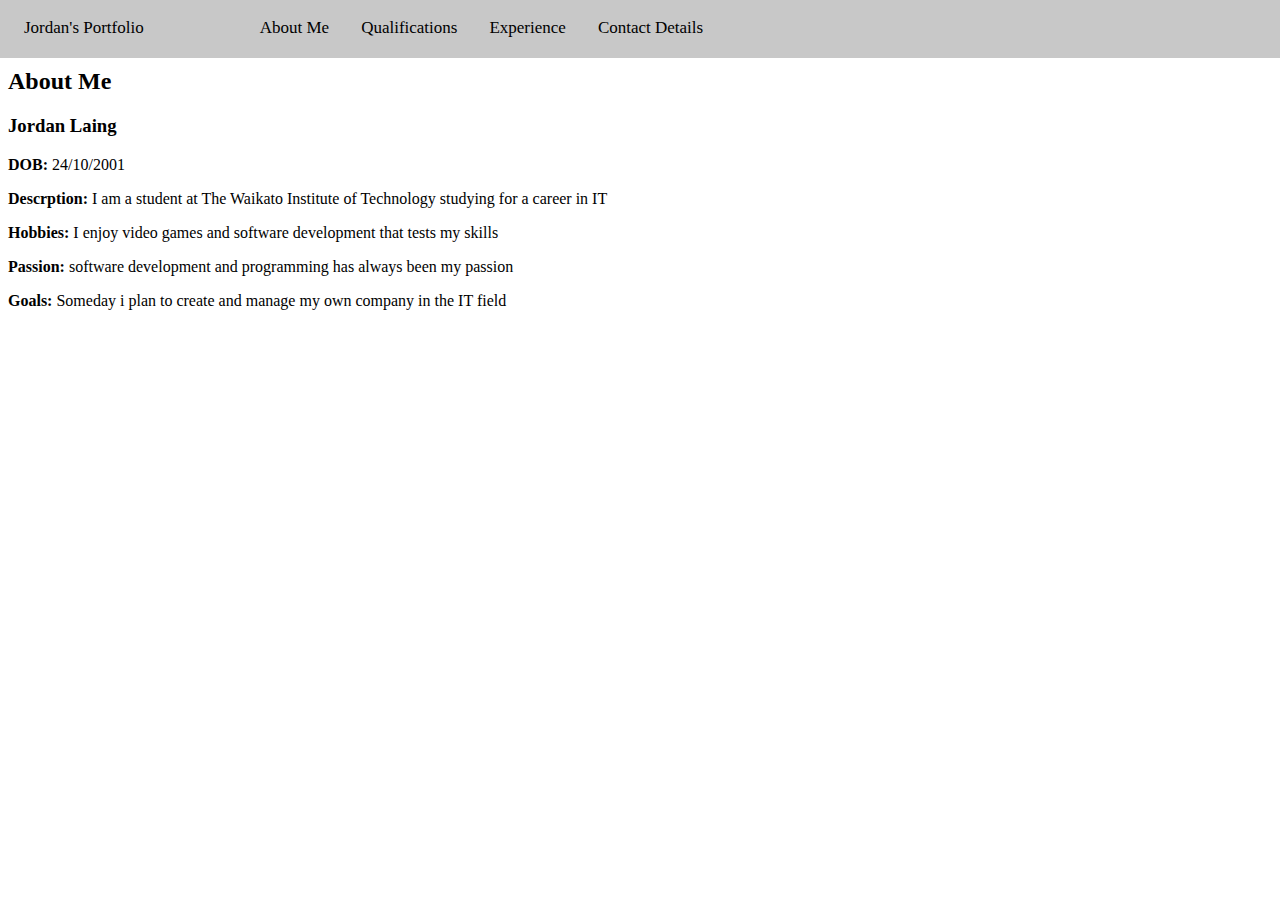
==== index.html @ c8c558e4 "Added information to About Me" ====
<!DOCTYPE html>
<html lang="en">
<head>
	<link rel="stylesheet" href="CSS/universalFormat.css">
	<meta charset="utf-8">
	<title>Home Page</title>
</head>
<body>
	<ul class="NavBar">
		<li><p class="title">Jordan's Portfolio</p></li>
		<li><a href="index.html">About Me</a></li>
		<li><a href="Qualifications.html">Qualifications</a></li>
		<li><a href="Experience.html">Experience</a></li>
		<li><a href="ContactDetails.html">Contact Details</a></li>
	</ul>

	<div>
		<h2>About Me</h2>
		<h3>Jordan Laing</h3>
		<p><b>DOB:</b> 24/10/2001</p>
		<p><b>Descrption:</b> I am a student at The Waikato Institute of Technology studying for a career in IT</p>
		<p><b>Hobbies:</b> I enjoy video games and software development that tests my skills</p>
		<p><b>Passion:</b> software development and programming has always been my passion</p>
		<p><b>Goals:</b> Someday i plan to create and manage my own company in the IT field</p>
	</div>
</body>
</html>
---- CSS/universalFormat.css ----
.title{
	margin: 0;
	display: block;
	text-align: center;
	font-size: 17px;
	padding: 20px 16px;
	padding-right: 100px;
	color: inherit;
	text-decoration: none;
}

.NavBar{
	list-style-type: none;
	padding: 0;
	padding-left: 10px;
	top: 0;
	overflow: hidden;
	margin: -10px;
	background-color: rgb(200,200,200)
}
.NavBar a{
	margin: 0;
	display: block;
	text-align: center;
	font-size: 17px;
	padding: 20px 16px;
	color: inherit;
	text-decoration: none;
}
.NavBar a:hover{
	background-color: rgb(150,150,150);
}
.NavBar li{
	float: left;
	margin: 0;
}
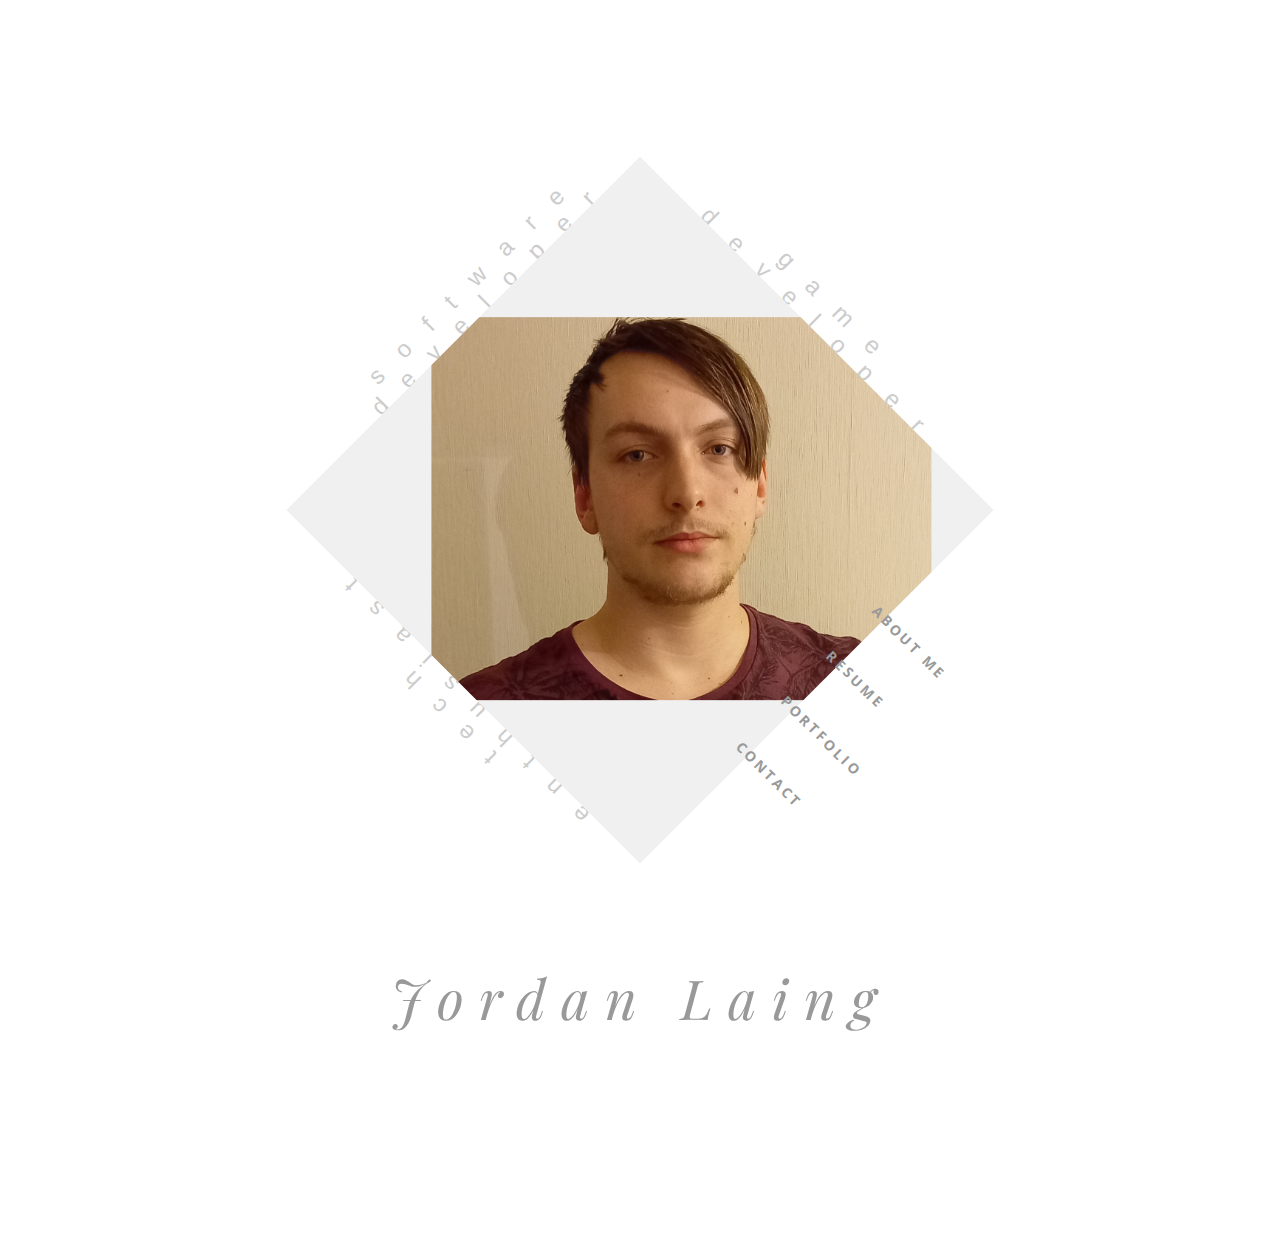
==== commit e7d9348d: "Restyling entire portfolio" ====
--- a/index.html
+++ b/index.html
@@ -1,27 +1,2589 @@
 <!DOCTYPE html>
-<html lang="en">
-<head>
-	<link rel="stylesheet" href="CSS/universalFormat.css">
-	<meta charset="utf-8">
-	<title>Home Page</title>
-</head>
-<body>
-	<ul class="NavBar">
-		<li><p class="title">Jordan's Portfolio</p></li>
-		<li><a href="index.html">About Me</a></li>
-		<li><a href="Qualifications.html">Qualifications</a></li>
-		<li><a href="Experience.html">Experience</a></li>
-		<li><a href="ContactDetails.html">Contact Details</a></li>
-	</ul>
+<html class='no-js' >
+	
+	<head>
+		<meta charset="utf-8">
+		<meta http-equiv="X-UA-Compatible" content="IE=edge">
+		<meta name="viewport" content="width=device-width, initial-scale=1">
+		<!-- The above 3 meta tags *must* come first in the head; any other head content must come *after* these tags -->
+	
+		
+		<title>Symp - Responsive One Page VCard/Resume HTML Template</title>
+		
+		<!--[if lt IE 9]>
+		  <script src="//html5shim.googlecode.com/svn/trunk/html5.js"></script>
+		<![endif]-->
+		
+		<link rel='stylesheet' type='text/css' href='bootstrap/css/bootstrap.min.css' >
+		<link rel='stylesheet' type='text/css' href='css/ionicons.min.css' >
+		
+		<link rel='stylesheet' type='text/css' href='css/owl.carousel.css' >
+		<link rel='stylesheet' type='text/css' href='css/owl.theme.css' >
+		<link rel='stylesheet' type='text/css' href='css/owl.transitions.css' >
+		<link rel='stylesheet' type='text/css' href='css/magnific-popup.css' >
+		<link rel='stylesheet' type='text/css' href='css/style.css' >
+		<link rel='stylesheet' type='text/css' href='css/color-default.css' >
+		
+		
+	</head>
+	
+	<body>
+		
+		<!--=============================================================================
+			Preloader
+		===============================================================================-->
+		<div id='preloader' >
+			<div class='loader' >
+				<img src='img/load.gif' alt='symp' >
+			</div>
+		</div>
+		
+		
+		
+		<!--=============================================================================
+			Main Wrapper
+		===============================================================================-->
+		<div id='wrapper' >
+			
+			<!--=============================================================================
+				Front Section
+			===============================================================================-->
+			<section class='front-section' >
+				
+				<div class='container' >
+					
+					
+					<div class='transition-mask' ></div>
+					
+					
+					<div class='front-person-img' >
+						
+						<!--person's image-->
+						<img src='img/man1.jpg' alt='Symp' >
+						<!--/person's image-->
+						
+					</div>
+					
+					<!--person's titles-->
+					<div class='front-person-titles' >
+						
+						<!--title1-->
+						<span class='t1' >
+							Software Developer
+						</span>
+						<!--/title1-->
+						
+						<!--title2-->
+						<span class='t2' >
+							Game Developer
+						</span>
+						<!--/title2-->
+						
+						<!--title3-->
+						<span class='t3' >
+							Tech Enthusiast
+						</span>
+						<!--/title3-->
+						
+					</div>
+					<!--/person's titles-->
+					
+					<nav class='front-person-links' >
+						
+						<!--
+							navigation links, data-section attribute points towards the section with id to be opened. 
+						-->
+						
+						<ul>
+							
+							<li>
+								<a href='#' data-section='about' >About Me</a>
+							</li>
+							
+							<li>
+								<a href='#' data-section='resume' >Resume</a>
+							</li>
+							
+							<!-- <li>
+								<a href='#' data-section='services' >Services</a>
+							</li> -->
+							
+							<li>
+								<a href='#' data-section='portfolio' >Portfolio</a>
+							</li>
+							
+							<!-- <li>
+								<a href='#' data-section='blog' >My Blog</a>
+							</li> -->
+							
+							<li>
+								<a href='#' data-section='contact' >Contact</a>
+							</li>
+							
+							<!-- <li>
+								<a href='#' >Hire Me!</a>
+							</li> -->
+							
+						</ul>
+						
+					</nav>
+					
+					
+					
+					<div class='front-heading text-center' >
+						
+						<h2>
+							Jordan Laing
+						</h2>
+						
+					
+						
+					</div>
+					
+					
+				</div>
+				
+			</section>
+			<!--=============================================================================
+				/Front Section
+			===============================================================================-->
+		
+			<!--=============================================================================
+				About Section
+			===============================================================================-->
+			<section id='about' class='about-section section' >
+				
+				<div class='basic-info section-block' >
+					
+					<div class='container' >
+					
+						<div class='section-header text-center' >
+							
+							<h2>Basic Info About Me</h2>
+							
+							<!--divider-->
+							<div class='divider-draft center' ></div>
+							<!--/divider-->
+							
+							
+						</div>
+						
+						<div class='row' >
+							
+							<div class='col-md-4' >
+								<div class='about-person-img' >
+									
+									<img src='img/man2.jpg' alt='symp'>
+									
+								</div>
+							
+							</div>
+							
+							
+							<div class='col-md-8 about-info' >
+								
+								
+								
+								
+								<p>
+									<!-- About me Description -->
+									Lorem ipsum dolor sit amet, in quodsi vulputate pro. Ius illum vocent mediocritatem an, cum dicta iriure at. Ubique maluisset vel te, his dico vituperata ut. Pro ei phaedrum maluisset. Ex audire suavitate has, ei quodsi tacimates sapientem sed, pri zril ubique ut. Te cum tation munere noluisse. Enim torquatos ne pri, eum mollis salutandi corrumpit et, fugit apeirian duo ad. Ad oportere voluptatibus nec, sea ei civibus praesent. At timeam expetenda inciderint has. Invidunt constituto ne per, paulo omnium quaerendum his eu, cu congue consul cetero cum. Solet honestatis et eum. Lorem ipsum dolor sit amet, in quodsi vulputate pro. Ius illum vocent mediocritatem an, cum dicta iriure at. Ubique maluisset vel te, his dico vituperata ut. Pro ei phaedrum maluisset. Ex audire suavitate has, ei quodsi tacimates sapientem sed, pri zril ubique ut. Te cum tation munere noluisse. Enim torquatos ne pri, eum mollis salutandi corrumpit et, fugit apeirian duo ad.
+								</p>
+								
+								<div class='clearfix' ></div>
+								
+								
+								<ul class='info-list' >
+									
+									<li>
+										<div class='inner' >
+											<h4>Name</h4>
+											<p>Jordan Laing</p>
+										</div>
+									</li>
+									<li>
+										<div class='inner' >
+											<h4>Age</h4>
+											<p>19 Years</p>
+										</div>
+									</li>
+									<li>
+										<div class='inner' >
+											<h4>LinkedIn</h4>
+											<p>https://www.linkedin.com/in/jordan-laing-0a12781b9/</p>
+										</div>
+									</li>
+									<li>
+										<div class='inner' >
+											<h4>Hometown</h4>
+											<p>Morrinsville</p>
+										</div>
+									</li>
+									
+									
+									
+								</ul>
+								<!-- 
+								<a href='#' class='symp-btn' >Hire Me For Work</a>
+								
+								<a href='#' class='symp-btn link-btn' ><i class='ion-ios-download' ></i>Download Resume</a>
+								-->
+							</div>
+						
+							
+						
+						</div>
+						
+						
+						
+						
+					</div>
+					
+					
+				</div>
+				
+				<div class='about-icons section-block' >
+					
+					<div class='container' >
+						
+						<div class='row' >
+							
+							<div class='col-md-3' >
+								<div class='service' >
+									
+									<div class='icon' >
+										<i class='ion-ios-lightbulb' ></i>
+									</div>
+									
+									<div class='content' >
+										
+										<h4>Creative</h4>
+										
+										<p>
+											Ut aboramus, numquam corpora qui naex. Dolore aliquando id duo, voluptua laboramus quo ad.
+										</p>
+										
+									</div>
+									
+								</div>
+							</div>
+							
+							<div class='col-md-3' >
+								<div class='service' >
+									
+									<div class='icon' >
+										<i class='ion-trophy' ></i>
+									</div>
+									
+									<div class='content' >
+										
+										<h4>Competitive</h4>
+										
+										<p>
+											Ut aboramus, numquam corpora qui naex. Dolore aliquando id duo, voluptua laboramus quo ad.
+										</p>
+										
+									</div>
+									
+								</div>
+							</div>
+							
+							<div class='col-md-3' >
+								<div class='service' >
+									
+									<div class='icon' >
+										<i class='ion-ios-glasses' ></i>
+									</div>
+									
+									<div class='content' >
+										
+										<h4>Smart</h4>
+										
+										<p>
+											Ut aboramus, numquam corpora qui naex. Dolore aliquando id duo, voluptua laboramus quo ad.
+										</p>
+										
+									</div>
+									
+								</div>
+							</div>
+							<!--
+							<div class='col-md-3' >
+								<div class='service' >
+									
+									<div class='icon' >
+										<i class='ion-ios-bolt' ></i>
+									</div>
+									
+									<div class='content' >
+										
+										<h4>Powerful</h4>
+										
+										<p>
+											Ut aboramus, numquam corpora qui naex. Dolore aliquando id duo, voluptua laboramus quo ad.
+										</p>
+										
+									</div>
+									
+								</div>
+							</div>
+							-->
+							
+							
+							<div class='col-md-3' >
+								<div class='service' >
+									
+									<div class='icon' >
+										<i class='ion-help-buoy' ></i>
+									</div>
+									
+									<div class='content' >
+										
+										<h4>Teamplayer</h4>
+										
+										<p>
+											Ut aboramus, numquam corpora qui naex. Dolore aliquando id duo, voluptua laboramus quo ad.
+										</p>
+										
+									</div>
+									
+								</div>
+							</div>
+							
+							<div class='col-md-3' >
+								<div class='service' >
+									
+									<div class='icon' >
+										<i class='ion-happy' ></i>
+									</div>
+									
+									<div class='content' >
+										
+										<h4>Friendly</h4>
+										
+										<p>
+											Ut aboramus, numquam corpora qui naex. Dolore aliquando id duo, voluptua laboramus quo ad.
+										</p>
+										
+									</div>
+									
+								</div>
+							</div>
+							
+							<div class='col-md-3' >
+								<div class='service' >
+									
+									<div class='icon' >
+										<i class='ion-ios-game-controller-b' ></i>
+									</div>
+									
+									<div class='content' >
+										
+										<h4>Gamer</h4>
+										
+										<p>
+											Ut aboramus, numquam corpora qui naex. Dolore aliquando id duo, voluptua laboramus quo ad.
+										</p>
+										
+									</div>
+									
+								</div>
+							</div>
+							<!--
+							<div class='col-md-3' >
+								<div class='service' >
+									
+									<div class='icon' >
+										<i class='ion-ios-pulse-strong' ></i>
+									</div>
+									
+									<div class='content' >
+										
+										<h4>Healthy</h4>
+										
+										<p>
+											Ut aboramus, numquam corpora qui naex. Dolore aliquando id duo, voluptua laboramus quo ad.
+										</p>
+										
+									</div>
+									
+								</div>
+							</div>
+							-->
+							
+							
+							
+							
+						</div>
+						
+						
+					</div>
+				</div>
+				
+				<div class='funfacts-block section-block' data-stellar-background-ratio='.2' >
+					
+					<div class='container' >
+						
+						<div class='row' >
+							
+							<div class='col-md-3 col-sm-6 funfact' >
+								<div class='content' >
+									<h4>---</h4>
+									<p>???</p>
+								</div>
+							</div>
+							
+							<div class='col-md-3 col-sm-6 funfact' >
+								<div class='content' >
+									<h4>---</h4>
+									<p>???</p>
+								</div>
+							</div>
+							
+							<div class='col-md-3 col-sm-6 funfact' >
+								<div class='content' >
+									<h4>---</h4>
+									<p>Projects Done</p>
+								</div>
+							</div>
+							
+							<div class='col-md-3 col-sm-6 funfact' >
+								<div class='content' >
+									<h4>---</h4>
+									<p>Games Played</p>
+								</div>
+							</div>
+							
+						</div>
+						
+					</div>
+					
+				</div>
+				<!--
+				<div class='testimonials-block section-block' >
+					<div class='container' >
+					
+						<div class='section-header text-center' >
+							
+							<h2 class='animate text-over-block' >Testimonials</h2>
+							
+							
+							<!--divider--/>
+							<div class='divider-draft center' ></div>
+							<!--/divider--/>
+							
+							
+						</div>
+						
+						<div class='row' >
+							
+							<div class='col-md-8 col-md-offset-2' >
+								
+								<div class='testimonials-slider' >
+									
+									<div class='testimonial' >
+										<p>
+											
+											Ad optere volibus nec, sea ei civibus prasent. At timeam expetenda inciderint has. Invidunt constituto ne per, paulo omnium queum his eu, cu congue consul cetero. Invidunt constituto ne per, paulo omnium his eu, cu congue consul cetero.
+										
+										</p>
+										
+										<div class='author' >
+											<h4>Jack Smith</h4>
+											<p>CEO at Google</p>
+										</div>
+									</div>
+									
+									<div class='testimonial' >
+										<p>
+											Ad oportere voluptatibus nec, sea ei civibus praesent. At timeam expetenda inciderint has. Invidunt constituto ne per, paulo omnium quaerendum his eu, cu congue consul cetero. Invidunt constituto ne per, paulo omnium quaerendum his eu, cu congue consul cetero.
+										</p>
+										
+										<div class='author' >
+											<h4>Jessica Smith</h4>
+											<p>CEO at Google</p>
+										</div>
+									</div>
+									
+									<div class='testimonial' >
+										<p>
+											Ad oportere voluptatibus nec, sea ei civibus praesent. At timeam expetenda inciderint has. Invidunt constituto ne per, paulo omnium quaerendum his eu, cu congue consul cetero. Invidunt constituto ne per, paulo omnium quaerendum his eu, cu congue consul cetero.
+										</p>
+										
+										<div class='author' >
+											<h4>Jim Smith</h4>
+											<p>CEO at Google</p>
+										</div>
+									</div>
+									
+									
+									
+									
+								</div>
+								
+							</div>
+							
+						</div>
+					
+					</div>
+				</div>
+				-->
+				
+				<div class='footer bg-lightgray section-block' >
+					
+					<div class='container' >
+						
+						<div class='row' >
+							
+							<div class='col-xs-6 text-left' >
+								<h4>Jordan Laing</h4>
+							</div>
+							
+							<div class='col-xs-6 text-right' >
+								<ul class='footer-social' >
+									<li>
+										<a href='#' >
+											<i class='ion-social-facebook' ></i>
+										</a>
+									</li>
+									<li>
+										<a href='#' >
+											<i class='ion-social-twitter' ></i>
+										</a>
+									</li>
+									<li>
+										<a href='#' >
+											<i class='ion-social-pinterest' ></i>
+										</a>
+									</li>
+									<li>
+										<a href='#' >
+											<i class='ion-social-dribbble' ></i>
+										</a>
+									</li>
+								</ul>
+							</div>
+							
+						</div>
+						
+						
+					</div>
+					
+				</div>
+				
+				
+			</section>
+			<!--=============================================================================
+				/About Section
+			===============================================================================-->
+			
+			<!--=============================================================================
+				Resume Section
+			===============================================================================-->
+			<section id='resume' class='resume-section section' >
+				
+				<div class='container' >
+					<div class='row' >
+						<div class='col-md-6 col-md-offset-3' >
+							<div class='section-header text-center' >
+								
+								<h2 class='animate text-over-block' >My Resume</h2>
+								
+								<!--divider-->
+								<div class='divider-draft center' ></div>
+								<!--/divider-->
+								
+								
+							</div>
+						</div>
+					</div>
+				</div>
+				
+				<div class='timeline-block section-block' >
+					<div class='container' >
+						<ul class='timeline' >
+							
+							<li class='timeline-header' >
+								<h4>Education</h4>
+							</li>
+							
+							<li>
+								
+								<div class='timeline-desc' >
+									
+									<h4>2019-Present</h4>
+									
+								</div>
+								
+								<div class='timeline-content' >
+									
+									<h4>Bachelor Degree</h4>
+									<span>@Waikato Institute of Technology</span>
+									
+									<p>
+										Studying Applied IT with the software pathway.
+									</p>
+									
+								</div>
+								
+							</li>
+							
+							<li class='inverse' >
+								
+								<div class='timeline-desc' >
+									
+									<h4>2017-2019</h4>
+									
+								</div>
+								
+								<div class='timeline-content' >
+									
+									<h4>NCEA 1,2 & 3</h4>
+									<span>@Morrinsville College</span>
+									
+									<p>
+										Graduated with an average of merit. Received Excellence in Digital Technology Science.
+									</p>
+									
+								</div>
+								
+							</li>
+							<!--
+							<li>
+								
+								<div class='timeline-desc' >
+									
+									<h4>2005-2007</h4>
+									
+								</div>
+								
+								<div class='timeline-content' >
+									
+									<h4>Masters Degree</h4>
+									<span>@CSS College Larkana</span>
+									
+									<p>
+										Consul latine iudicabit eu vel. Cu has animal eruditi voluptatibus. Eu volumus explicari sed. Mel mutat vituperata suscipiantur et, et fabellas explicari adipiscing quo.
+									</p>
+									
+								</div>
+								
+							</li>
+							-->
+							
+							<li class='timeline-header' >
+								<h4>Work History</h4>
+							</li>
+							
+							
+							<li>
+								
+								<div class='timeline-desc' >
+									
+									<h4>2021-Present</h4>
+									
+								</div>
+								
+								<div class='timeline-content' >
+									
+									<h4>Software Support</h4>
+									<span>@Mimico Matamata</span>
+									
+									<p>
+										Currently redesigning customer quote report and mending outdated and broken software.
+									</p>
+									
+								</div>
+								
+							</li>
+							
+							<li class='inverse' >
+								
+								<div class='timeline-desc' >
+									
+									<h4>2021-Present</h4>
+									
+								</div>
+								
+								<div class='timeline-content' >
+									
+									<h4>Liquor Assistant</h4>
+									<span>@New World Morrinsville</span>
+									
+									<p>
+										customer service, time management. I keep the liquor shelves stocked and assist customers and staff with locating and choosing liquor.
+									</p>
+									
+								</div>
+								
+							</li>
+							
+							<li>
+								
+								<div class='timeline-desc' >
+									
+									<h4>2017-2021</h4>
+									
+								</div>
+								
+								<div class='timeline-content' >
+									
+									<h4>Assistant Manager</h4>
+									<span>@Dominos Morrinsville</span>
+									
+									<p>
+										Cash management, Time management, customer service, Staff management, Inventory Control. I ran the store during my shifts and assited the store manager with time sheets, stock ordering and inventory checks.
+									</p>
+									
+								</div>
+								
+							</li>
+							
+							
+						</ul>
+					</div>
+				</div>
+				
+				<div class='hobbies-block bg-lightgray section-block' >
+					<div class='container' >
+						
+						<div class='section-header text-center' >
+							<h2 class='animate text-over-block' >My Hobbies</h2>
+							<!--divider-->
+							<div class='divider-draft center' ></div>
+							<!--/divider-->
+						</div>
+						
+						<div class='row' >
+							
+							<div class='col-md-2 col-sm-4 col-xs-6' >
+								
+								<div class='hobby' >
+									
+									<div class='icon' >
+										<i class='ion-ios-game-controller-b' ></i>
+									</div>
+									
+									<h4>Gaming</h4>
+									
+								</div>
+								
+							</div>
+							
+							<div class='col-md-2 col-sm-4 col-xs-6' >
+								
+								<div class='hobby' >
+									
+									<div class='icon' >
+										<i class='ion-ios-book' ></i>
+									</div>
+									
+									<h4>Learning</h4>
+									
+								</div>
+								
+							</div>
+							
+							<div class='col-md-2 col-sm-4 col-xs-6' >
+								
+								<div class='hobby' >
+									
+									<div class='icon' >
+										<i class='ion-ios-chatboxes' ></i>
+									</div>
+									
+									<h4>Socializing</h4>
+									
+								</div>
+								
+							</div>
+							<!--
+							<div class='col-md-2 col-sm-4 col-xs-6' >
+								
+								<div class='hobby' >
+									
+									<div class='icon' >
+										<i class='ion-ios-musical-notes' ></i>
+									</div>
+									
+									<h4>Music</h4>
+									
+								</div>
+								
+							</div>
+							
+							<div class='col-md-2 col-sm-4 col-xs-6' >
+								
+								<div class='hobby' >
+									
+									<div class='icon' >
+										<i class='ion-beer' ></i>
+									</div>
+									
+									<h4>Drinking</h4>
+									
+								</div>
+								
+							</div>
+							
+							<div class='col-md-2 col-sm-4 col-xs-6' >
+								
+								<div class='hobby' >
+									
+									<div class='icon' >
+										<i class='ion-ios-football' ></i>
+									</div>
+									
+									<h4>Football</h4>
+									
+								</div>
+								
+							</div>
+							
+							
+							
+						</div>
+						-->
+						
+						
+					</div>
+				</div>
+				
+				<div class='skills-block section-block' >
+					
+					<div class='container' >
+					
+						<div class='section-header text-center' >
+							<h2 class='animate text-over-block' >My Skills</h2>
+							
+							<!--divider-->
+							<div class='divider-draft center' ></div>
+							<!--/divider-->
+							
+						</div>
+						
+						
+						<div class='row' >
+							
+							<div class='col-md-6' >
+								
+								<div class='skill' >
+									
+									<h4>HTML/CSS</h4>
+									
+									<div class='skill-bar' data-percent='40' >
+										<div class='bar' >
+											<div class='percent' >40%</div>
+										</div>
+									</div>
+									
+								</div>
+								
+								<div class='skill' >
+									
+									<h4>Python</h4>
+									
+									<div class='skill-bar' data-percent='70' >
+										<div class='bar' >
+											<div class='percent' >70%</div>
+										</div>
+									</div>
+									
+								</div>
+								
+								<div class='skill' >
+									
+									<h4>C#</h4>
+									
+									<div class='skill-bar' data-percent='70' >
+										<div class='bar' >
+											<div class='percent' >70%</div>
+										</div>
+									</div>
+									
+								</div>
+								
+								
+								
+							</div>
+							
+							<div class='col-md-6' >
+								
+								<div class='skill' >
+									
+									<h4>VBA</h4>
+									
+									<div class='skill-bar' data-percent='50' >
+										<div class='bar' >
+											<div class='percent' >50%</div>
+										</div>
+									</div>
+									
+								</div>
+								<!--
+								<div class='skill' >
+									
+									<h4>Wordpress</h4>
+									
+									<div class='skill-bar' data-percent='85' >
+										<div class='bar' >
+											<div class='percent' >85%</div>
+										</div>
+									</div>
+									
+								</div>
+								
+								<div class='skill' >
+									
+									<h4>SEO</h4>
+									
+									<div class='skill-bar' data-percent='95' >
+										<div class='bar' >
+											<div class='percent' >95%</div>
+										</div>
+									</div>
+									
+								</div>
+								-->
+								
+								
+							</div>
+							
+							
+							
+						</div>
+						
+					</div>
+					
+				</div>
+				
+				<div class='footer bg-lightgray section-block' >
+					
+					<div class='container' >
+						
+						<div class='row' >
+							
+							<div class='col-xs-6 text-left' >
+								<h4>Jordan Laing</h4>
+							</div>
+							
+							<div class='col-xs-6 text-right' >
+								<ul class='footer-social' >
+									<li>
+										<a href='#' >
+											<i class='ion-social-facebook' ></i>
+										</a>
+									</li>
+									<li>
+										<a href='#' >
+											<i class='ion-social-twitter' ></i>
+										</a>
+									</li>
+									<li>
+										<a href='#' >
+											<i class='ion-social-pinterest' ></i>
+										</a>
+									</li>
+									<li>
+										<a href='#' >
+											<i class='ion-social-dribbble' ></i>
+										</a>
+									</li>
+								</ul>
+							</div>
+							
+						</div>
+						
+						
+					</div>
+					
+				</div>
+				
+				
+			</section>
+			<!--=============================================================================
+				/Resume Section
+			===============================================================================-->
+			
+			
+			<!--=============================================================================
+				Services Section
+			===============================================================================-->
+			<section id='services' class='services-section section' >
+				
+				<div class='container' >
+					<div class='row' >
+						<div class='col-md-6 col-md-offset-3' >
+							<div class='section-header main-title text-center' >
+								
+								<h2 class='animate text-over-block' >My Services</h2>
+								
+								<!--divider-->
+								<div class='divider-draft center' ></div>
+								<!--/divider-->
+								
+								<p>
+									I provide <b>high quality</b> services. My services that I provide are listed below. Hope you will like them. Lorem ipsum dolor.
+								</p>
+								
+							</div>
+						</div>
+					</div>
+				</div>
+				
+				<div class='services-block section-block' >
+					
+					<div class='container' >
+						
+						<div class='row' >
+							
+							<div class='col-md-3' >
+								<div class='service' >
+									<div class='icon' >
+										<i class='ion-ios-camera' ></i>
+									</div>
+									
+									<div class='content' >
+										
+										<h4>Photography</h4>
+										
+										<p>
+											Ut aboramus, numquam corpora qui naex. Dolore aliquando id duo, voluptua laboramus quo ad.
+										</p>
+										
+									</div>
+								</div>
+							</div>
+							
+							<div class='col-md-3' >
+								<div class='service' >
+									<div class='icon' >
+										<i class='ion-code' ></i>
+									</div>
+									
+									<div class='content' >
+										
+										<h4>Coding</h4>
+										
+										<p>
+											Ut aboramus, numquam corpora qui naex. Dolore aliquando id duo, voluptua laboramus quo ad.
+										</p>
+										
+									</div>
+								</div>
+							</div>
+							
+							<div class='col-md-3' >
+								<div class='service' >
+									<div class='icon' >
+										<i class='ion-ios-lightbulb' ></i>
+									</div>
+									
+									<div class='content' >
+										
+										<h4>Creativity</h4>
+										
+										<p>
+											Ut aboramus, numquam corpora qui naex. Dolore aliquando id duo, voluptua laboramus quo ad.
+										</p>
+										
+									</div>
+								</div>
+							</div>
+							
+							<div class='col-md-3' >
+								<div class='service' >
+									<div class='icon' >
+										<i class='ion-ios-monitor' ></i>
+									</div>
+									
+									<div class='content' >
+										
+										<h4>Web Design</h4>
+										
+										<p>
+											Ut aboramus, numquam corpora qui naex. Dolore aliquando id duo, voluptua laboramus quo ad.
+										</p>
+										
+									</div>
+								</div>
+							</div>
+							
+						</div>
+						
+						<div class='row' >
+							
+							<div class='col-md-3' >
+								<div class='service' >
+									<div class='icon' >
+										<i class='ion-ios-camera' ></i>
+									</div>
+									
+									<div class='content' >
+										
+										<h4>Photography</h4>
+										
+										<p>
+											Ut aboramus, numquam corpora qui naex. Dolore aliquando id duo, voluptua laboramus quo ad.
+										</p>
+										
+									</div>
+								</div>
+							</div>
+							
+							<div class='col-md-3' >
+								<div class='service' >
+									<div class='icon' >
+										<i class='ion-code' ></i>
+									</div>
+									
+									<div class='content' >
+										
+										<h4>Coding</h4>
+										
+										<p>
+											Ut aboramus, numquam corpora qui naex. Dolore aliquando id duo, voluptua laboramus quo ad.
+										</p>
+										
+									</div>
+								</div>
+							</div>
+							
+							<div class='col-md-3' >
+								<div class='service' >
+									<div class='icon' >
+										<i class='ion-ios-lightbulb' ></i>
+									</div>
+									
+									<div class='content' >
+										
+										<h4>Creativity</h4>
+										
+										<p>
+											Ut aboramus, numquam corpora qui naex. Dolore aliquando id duo, voluptua laboramus quo ad.
+										</p>
+										
+									</div>
+								</div>
+							</div>
+							
+							<div class='col-md-3' >
+								<div class='service' >
+									<div class='icon' >
+										<i class='ion-ios-monitor' ></i>
+									</div>
+									
+									<div class='content' >
+										
+										<h4>Web Design</h4>
+										
+										<p>
+											Ut aboramus, numquam corpora qui naex. Dolore aliquando id duo, voluptua laboramus quo ad.
+										</p>
+										
+									</div>
+								</div>
+							</div>
+							
+						</div>
+						
+					</div>
+					
+				</div>
+				
+				<div class='pricing-block section-block' >
+					<div class='container' >
+						
+						<div class='section-header text-center' >
+							<h2 class='animate text-over-block' >Pricing</h2>
+							<!--divider-->
+							<div class='divider-draft center' ></div>
+							<!--/divider-->
+							<p>
+								How much I charge
+							</p>
+						</div>
+						
+						<div class='row' >
+							
+							<div class='col-md-4 text-center' >
+								
+								<div class='pricing-table' >
+									
+									<div class='header' >
+										
+										<h4>Personal</h4>
+										
+										<div class='price' >
+											<span class='currency' >$</span>
+											<span class='amount' >29</span>
+											<span class='period' >/mo</span>
+										</div>
+										
+										
+									</div>
+									
+									<ul class='table-items' >
+										
+										<li>
+											Logo Design
+										</li>
+										<li>
+											PSD to HTML
+										</li>
+										<li>
+											Fixed to Responsive
+										</li>
+										<li>
+											App Development
+										</li>
+										<li>
+											Photography
+										</li>
+										
+									</ul>
+									
+									<a href='#' class='table-btn' >
+										Choose This
+									</a>
+									
+								</div>
+								
+							</div>
+							
+							<div class='col-md-4 text-center' >
+								
+								<div class='pricing-table' >
+									
+									<div class='header' >
+										
+										<h4>Creative</h4>
+										
+										<div class='price' >
+											<span class='currency' >$</span>
+											<span class='amount' >39</span>
+											<span class='period' >/mo</span>
+										</div>
+										
+									</div>
+									
+									<ul class='table-items' >
+										
+										<li>
+											Logo Design
+										</li>
+										<li>
+											PSD to HTML
+										</li>
+										<li>
+											Fixed to Responsive
+										</li>
+										<li>
+											App Development
+										</li>
+										<li>
+											Photography
+										</li>
+										
+									</ul>
+									
+									<a href='#' class='table-btn' >
+										Choose This
+									</a>
+									
+								</div>
+								
+							</div>
+							
+							<div class='col-md-4 text-center' >
+								
+								<div class='pricing-table' >
+									
+									<div class='header' >
+										
+										<h4>Ultimate</h4>
+										
+										<div class='price' >
+											<span class='currency' >$</span>
+											<span class='amount' >42</span>
+											<span class='period' >/mo</span>
+										</div>
+										
+										
+									</div>
+									
+									<ul class='table-items' >
+										
+										<li>
+											Logo Design
+										</li>
+										<li>
+											PSD to HTML
+										</li>
+										<li>
+											Fixed to Responsive
+										</li>
+										<li>
+											App Development
+										</li>
+										<li>
+											Photography
+										</li>
+										
+									</ul>
+									
+									<a href='#' class='table-btn' >
+										Choose This
+									</a>
+									
+								</div>
+								
+							</div>
+							
+						</div>
+						
+					</div>
+				</div>
+				
+				<div class='process-block bg-lightgray section-block' >
+					<div class='container' >
+						
+						<div class='section-header text-center' >
+							<h2>Work Process</h2>
+							<!--divider-->
+							<div class='divider-draft center' ></div>
+							<!--/divider-->
+						</div>
+						
+						<div class='row' >
+							
+							<div class='col-md-3' >
+								
+								<div class='process' >
+									
+									<div class='number' >
+										<span>01</span>
+									</div>
+									
+									<div class='content' >
+										
+										<h4>Design</h4>
+										
+										<p>
+											Lorem ipsum dolor sit amet is simply a dummy text used by typeset industries. Lorem ipsum dolor.
+										</p>
+										
+									</div>
+									
+								</div>
+								
+							</div>
+							
+							<div class='col-md-3' >
+								
+								<div class='process' >
+									
+									<div class='number' >
+										<span>02</span>
+									</div>
+									
+									<div class='content' >
+										
+										<h4>Develop</h4>
+										
+										<p>
+											Lorem ipsum dolor sit amet is simply a dummy text used by typeset industries. Lorem ipsum dolor.
+										</p>
+										
+									</div>
+									
+								</div>
+								
+							</div>
+							
+							<div class='col-md-3' >
+								
+								<div class='process' >
+									
+									<div class='number' >
+										<span>03</span>
+									</div>
+									
+									<div class='content' >
+										
+										<h4>Publish</h4>
+										
+										<p>
+											Lorem ipsum dolor sit amet is simply a dummy text used by typeset industries. Lorem ipsum dolor.
+										</p>
+										
+									</div>
+									
+								</div>
+								
+							</div>
+							
+							<div class='col-md-3' >
+								
+								<div class='process last' >
+									
+									<div class='number' >
+										<span>04</span>
+									</div>
+									
+									<div class='content' >
+										
+										<h4>Enjoy</h4>
+										
+										<p>
+											Lorem ipsum dolor sit amet is simply a dummy text used by typeset industries. Lorem ipsum dolor.
+										</p>
+										
+									</div>
+									
+								</div>
+								
+							</div>
+							
+							
+							
+						</div>
+						
+					</div>
+				</div>
+				
+				<div class='testimonials-block section-block' >
+					<div class='container' >
+					
+						<div class='section-header text-center' >
+							
+							<h2 class='animate text-over-block' >Testimonials</h2>
+								
+							<!--divider-->
+							<div class='divider-draft center' ></div>
+							<!--/divider-->
+							
+							
+						</div>
+						
+						<div class='row' >
+							
+							<div class='col-md-8 col-md-offset-2' >
+								
+								<div class='testimonials-slider' >
+									
+									<div class='testimonial' >
+										<p>
+											Ad oportere voluptatibus nec, sea ei civibus praesent. At timeam expetenda inciderint has. Invidunt constituto ne per, paulo omnium quaerendum his eu, cu congue consul cetero. Invidunt constituto ne per, paulo omnium quaerendum his eu, cu congue consul cetero.
+										</p>
+										
+										<div class='author' >
+											<h4>Jack Smith</h4>
+											<p>CEO at Google</p>
+										</div>
+									</div>
+									
+									<div class='testimonial' >
+										<p>
+											Ad oportere voluptatibus nec, sea ei civibus praesent. At timeam expetenda inciderint has. Invidunt constituto ne per, paulo omnium quaerendum his eu, cu congue consul cetero. Invidunt constituto ne per, paulo omnium quaerendum his eu, cu congue consul cetero.
+										</p>
+										
+										<div class='author' >
+											<h4>Jessica Smith</h4>
+											<p>CEO at Google</p>
+										</div>
+									</div>
+									
+									<div class='testimonial' >
+										<p>
+											Ad oportere voluptatibus nec, sea ei civibus praesent. At timeam expetenda inciderint has. Invidunt constituto ne per, paulo omnium quaerendum his eu, cu congue consul cetero. Invidunt constituto ne per, paulo omnium quaerendum his eu, cu congue consul cetero.
+										</p>
+										
+										<div class='author' >
+											<h4>Jim Smith</h4>
+											<p>CEO at Google</p>
+										</div>
+									</div>
+									
+									
+									
+									
+								</div>
+								
+							</div>
+							
+						</div>
+					
+					</div>
+				</div>
+				
+				<div class='footer bg-lightgray section-block' >
+					
+					<div class='container' >
+						
+						<div class='row' >
+							
+							<div class='col-xs-6 text-left' >
+								<h4>Johny Doe</h4>
+							</div>
+							
+							<div class='col-xs-6 text-right' >
+								<ul class='footer-social' >
+									<li>
+										<a href='#' >
+											<i class='ion-social-facebook' ></i>
+										</a>
+									</li>
+									<li>
+										<a href='#' >
+											<i class='ion-social-twitter' ></i>
+										</a>
+									</li>
+									<li>
+										<a href='#' >
+											<i class='ion-social-pinterest' ></i>
+										</a>
+									</li>
+									<li>
+										<a href='#' >
+											<i class='ion-social-dribbble' ></i>
+										</a>
+									</li>
+								</ul>
+							</div>
+							
+						</div>
+						
+						
+					</div>
+					
+				</div>
+				
+				
+			</section>
+			<!--=============================================================================
+				/Services Section
+			===============================================================================-->
+			
+			
+			<!--=============================================================================
+				Portfolio Section
+			===============================================================================-->
+			<section id='portfolio' class='portfolio-section section' >
+				
+				<div class='portfolio-block section-block' >
+					
+					<div class='container' >
+					
+						<div class='row' >
+							<div class='col-md-6 col-md-offset-3' >
+								
+								<div class='section-header text-center' >
+								
+									<h2 class='animate text-over-block' >Portfolio</h2>
+									
+									<!--divider-->
+									<div class='divider-draft center' ></div>
+									<!--/divider-->
+									
+									<p>
+										Check out my works. Some work was produced for assignments required for my Bachelor of Applied IT papers.
+									</p>
+								
+								</div>
+								
+							</div>
+						</div>
+						
+						<div id='portfolio-filters' >
+							<ul>
+								<li>
+									<a href='#' data-group='all' class='active' >All</a>
+								</li>
+								<li>
+									<a href='#' data-group='web' >Web</a>
+								</li>
+								<li>
+									<a href='#' data-group='application' >Application</a>
+								</li>
+								<li>
+									<a href='#' data-group='game' >Game</a>
+								</li>
+							</ul>
+						</div>
+						
+						<div id='portfolio-grid' class='portfolio-items' >
+							
+							<div class='item' data-groups='["all","game"]' >
+								<div class='inner' >
+									
+									<img alt='symp' src='img/portfolio/DangerousDag.jpg' >
+									
+									<div class='caption' >
+										
+										<div class='caption-inner' >
+										
+											<h4>Dagerous Dag</h4>
+											
+											<ul class='links' >
+												
+												<li>
+													<a href='DangerousDag.html' >
+														<i class='ion-ios-plus-empty' ></i>
+													</a>
+												</li>
+												
+												<li>
+													<a href='img/portfolio/DangerousDag.jpg' class='image-link' >
+														<i class='ion-ios-search' ></i>
+													</a>
+												</li>
+												
+											</ul>
+										
+										</div>
+										
+										
+									</div>
+									
+								</div>
+							</div>
+							
+							<div class='item' data-groups='["all","application"]' >
+								<div class='inner' >
+									
+									<img alt='symp' src='img/portfolio/MobileCloudImageUpload.jpg' >
+									
+									<div class='caption' >
+										
+										<div class='caption-inner' >
+										
+											<h4>Mobile Cloud Image Upload</h4>
+											
+											<ul class='links' >
+												
+												<li>
+													<a href='MobileCloudImageUpload.html' >
+														<i class='ion-ios-plus-empty' ></i>
+													</a>
+												</li>
+												
+												<li>
+													<a href='img/portfolio/MobileCloudImageUpload.jpg' class='image-link' >
+														<i class='ion-ios-search' ></i>
+													</a>
+												</li>
+												
+											</ul>
+										
+										</div>
+										
+										
+									</div>
+									
+								</div>
+							</div>
+							
+							<div class='item' data-groups='["all","application"]' >
+								<div class='inner' >
+									
+									<img alt='symp' src='img/portfolio/ReportSoftware.jpg' >
+									
+									<div class='caption' >
+										
+										<div class='caption-inner' >
+										
+											<h4>Report Software</h4>
+											
+											<ul class='links' >
+												
+												<li>
+													<a href='work.html' >
+														<i class='ion-ios-plus-empty' ></i>
+													</a>
+												</li>
+												
+												<li>
+													<a href='img/portfolio/ReportSoftware.jpg' class='image-link' >
+														<i class='ion-ios-search' ></i>
+													</a>
+												</li>
+												
+											</ul>
+										
+										</div>
+										
+										
+									</div>
+									
+								</div>
+							</div>
+							<!--
+							<div class='item' data-groups='["all","web"]' >
+								<div class='inner' >
+									
+									<img alt='symp' src='img/portfolio/4.jpg' >
+									
+									<div class='caption' >
+										
+										<div class='caption-inner' >
+										
+											<h4>Project Title</h4>
+											
+											<ul class='links' >
+												
+												<li>
+													<a href='work.html' >
+														<i class='ion-ios-plus-empty' ></i>
+													</a>
+												</li>
+												
+												<li>
+													<a href='img/portfolio/4.jpg' class='image-link' >
+														<i class='ion-ios-search' ></i>
+													</a>
+												</li>
+												
+											</ul>
+										
+										</div>
+										
+										
+									</div>
+									
+								</div>
+							</div>
+							
+							<div class='item' data-groups='["all","tech"]' >
+								<div class='inner' >
+									
+									<img alt='symp' src='img/portfolio/5.jpg' >
+									
+									<div class='caption' >
+										
+										<div class='caption-inner' >
+										
+											<h4>Project Title</h4>
+											
+											<ul class='links' >
+												
+												<li>
+													<a href='work.html' >
+														<i class='ion-ios-plus-empty' ></i>
+													</a>
+												</li>
+												
+												<li>
+													<a href='img/portfolio/5.jpg' class='image-link' >
+														<i class='ion-ios-search' ></i>
+													</a>
+												</li>
+												
+											</ul>
+										
+										</div>
+										
+										
+									</div>
+									
+								</div>
+							</div>
+							
+							<div class='item' data-groups='["all","photography"]' >
+								<div class='inner' >
+									
+									<img alt='symp' src='img/portfolio/6.jpg' >
+									
+									<div class='caption' >
+										
+										<div class='caption-inner' >
+										
+											<h4>Project Title</h4>
+											
+											<ul class='links' >
+												
+												<li>
+													<a href='work.html' >
+														<i class='ion-ios-plus-empty' ></i>
+													</a>
+												</li>
+												
+												<li>
+													<a href='img/portfolio/6.jpg' class='image-link' >
+														<i class='ion-ios-search' ></i>
+													</a>
+												</li>
+												
+											</ul>
+										
+										</div>
+										
+										
+									</div>
+									
+								</div>
+							</div>
+							
+							<div class='item' data-groups='["all","web"]' >
+								<div class='inner' >
+									
+									<img alt='symp' src='img/portfolio/7.jpg' >
+									
+									<div class='caption' >
+										
+										<div class='caption-inner' >
+										
+											<h4>Project Title</h4>
+											
+											<ul class='links' >
+												
+												<li>
+													<a href='work.html' >
+														<i class='ion-ios-plus-empty' ></i>
+													</a>
+												</li>
+												
+												<li>
+													<a href='img/portfolio/7.jpg' class='image-link' >
+														<i class='ion-ios-search' ></i>
+													</a>
+												</li>
+												
+											</ul>
+										
+										</div>
+										
+										
+									</div>
+									
+								</div>
+							</div>
+							
+							<div class='item' data-groups='["all","tech"]' >
+								<div class='inner' >
+									
+									<img alt='symp' src='img/portfolio/8.jpg' >
+									
+									<div class='caption' >
+										
+										<div class='caption-inner' >
+										
+											<h4>Project Title</h4>
+											
+											<ul class='links' >
+												
+												<li>
+													<a href='work.html' >
+														<i class='ion-ios-plus-empty' ></i>
+													</a>
+												</li>
+												
+												<li>
+													<a href='img/portfolio/8.jpg' class='image-link' >
+														<i class='ion-ios-search' ></i>
+													</a>
+												</li>
+												
+											</ul>
+										
+										</div>
+										
+										
+									</div>
+									
+								</div>
+							</div>
+							
+							<div class='item' data-groups='["all","photography"]' >
+								<div class='inner' >
+									
+									<img alt='symp' src='img/portfolio/9.jpg' >
+									
+									<div class='caption' >
+										
+										<div class='caption-inner' >
+										
+											<h4>Project Title</h4>
+											
+											<ul class='links' >
+												
+												<li>
+													<a href='work.html' >
+														<i class='ion-ios-plus-empty' ></i>
+													</a>
+												</li>
+												
+												<li>
+													<a href='img/portfolio/9.jpg' class='image-link' >
+														<i class='ion-ios-search' ></i>
+													</a>
+												</li>
+												
+											</ul>
+										
+										</div>
+										
+										
+									</div>
+									
+								</div>
+							</div>
+							-->
+							
+							
+						</div>
+						
+					</div>
+					
+				</div>
+				
+				<div class='footer bg-lightgray section-block' >
+					
+					<div class='container' >
+						
+						<div class='row' >
+							
+							<div class='col-xs-6 text-left' >
+								<h4>Jordan Laing</h4>
+							</div>
+							
+							<div class='col-xs-6 text-right' >
+								<ul class='footer-social' >
+									<li>
+										<a href='#' >
+											<i class='ion-social-facebook' ></i>
+										</a>
+									</li>
+									<li>
+										<a href='#' >
+											<i class='ion-social-twitter' ></i>
+										</a>
+									</li>
+									<li>
+										<a href='#' >
+											<i class='ion-social-pinterest' ></i>
+										</a>
+									</li>
+									<li>
+										<a href='#' >
+											<i class='ion-social-dribbble' ></i>
+										</a>
+									</li>
+								</ul>
+							</div>
+							
+						</div>
+						
+						
+					</div>
+					
+				</div>
+				
+			</section>
+			<!--=============================================================================
+				/Portfolio Section
+			===============================================================================-->
+			
+			
+			<!--=============================================================================
+				Blog Section
+			===============================================================================-->
+			<section id='blog' class='blog-section section' >
+				
+				<div class='container' >
+					
+					<div class='row' >
+						
+						<div class='col-md-6 col-md-offset-3' >
+							<div class='section-header text-center' >
+								
+								<h2>My Blog</h2>
+								
+								<!--divider-->
+								<div class='divider-draft center' ></div>
+								<!--/divider-->
+								
+								<p>
+									This is my blog where my thoughts live. Check it out to know more about me. Lorem ipsum dolor sit amet.
+								</p>
+								
+							</div>
+						</div>
+						
+					</div>
+					
+				</div>
+			
+				<div class='posts-block section-block' >
+					
+					<div class='container' >
+						
+						<div class='row' >
+							
+							<div class='col-md-8' >
+								
+								<div class='post' >
+									
+									<div class='media' >
+										<img alt='symp' src='img/bg2.jpg' >
+									</div>
+									
+									<div class='content' >
+										
+										<h4>
+											<a href='post.html' >
+												Simple Post With Image
+											</a>
+										</h4>
+										
+										<ul class='post-icons' >
+											
+											<li>
+												<i class='ion-ios-person' ></i>
+												<span>Johny Doe</span>
+											</li>
+											
+											<li>
+												<i class='ion-ios-clock' ></i>
+												<span>14 June 2015</span>
+											</li>
+											
+											<li>
+												<i class='ion-ios-chatbubble' ></i>
+												<span>5</span>
+											</li>
+											
+											
+											
+										</ul>
+										
+										<p>
+											Cu illud lorem putent vel. Eum in movet nostrum referrentur. His ne tantas tractatos. Sit eu saperet antiopam scripserit. Ei albucius consequuntur sea, no nominavi fabellas phaedrum his....
+										</p>
+										
+										<a href='post.html' class='read-more' >
+											Read More
+											<i class='ion-ios-arrow-thin-right' ></i>
+										</a>
+										
+									</div>
+									
+								</div>
+								
+								<div class='post' >
+									
+									<div class='media' >
+										<img alt='symp' src='img/bg2.jpg' >
+									</div>
+									
+									<div class='content' >
+										
+										<h4>
+											<a href='post.html' >
+												Simple Post With Image
+											</a>
+										</h4>
+										
+										<ul class='post-icons' >
+											
+											<li>
+												<i class='ion-ios-person' ></i>
+												<span>Johny Doe</span>
+											</li>
+											
+											<li>
+												<i class='ion-ios-clock' ></i>
+												<span>14 June 2015</span>
+											</li>
+											
+											<li>
+												<i class='ion-ios-chatbubble' ></i>
+												<span>5</span>
+											</li>
+											
+											
+											
+										</ul>
+										
+										<p>
+											Cu illud lorem putent vel. Eum in movet nostrum referrentur. His ne tantas tractatos. Sit eu saperet antiopam scripserit. Ei albucius consequuntur sea, no nominavi fabellas phaedrum his....
+										</p>
+										
+										<a href='post.html' class='read-more' >
+											Read More
+											<i class='ion-ios-arrow-thin-right' ></i>
+										</a>
+										
+									</div>
+									
+								</div>
+								
+								<div class='post' >
+									
+									<div class='media' >
+										<img alt='symp' src='img/bg2.jpg' >
+									</div>
+									
+									<div class='content' >
+										
+										<h4>
+											<a href='post.html' >
+												Simple Post With Image
+											</a>
+										</h4>
+										
+										<ul class='post-icons' >
+											
+											<li>
+												<i class='ion-ios-person' ></i>
+												<span>Johny Doe</span>
+											</li>
+											
+											<li>
+												<i class='ion-ios-clock' ></i>
+												<span>14 June 2015</span>
+											</li>
+											
+											<li>
+												<i class='ion-ios-chatbubble' ></i>
+												<span>5</span>
+											</li>
+											
+											
+											
+										</ul>
+										
+										<p>
+											Cu illud lorem putent vel. Eum in movet nostrum referrentur. His ne tantas tractatos. Sit eu saperet antiopam scripserit. Ei albucius consequuntur sea, no nominavi fabellas phaedrum his....
+										</p>
+										
+										<a href='post.html' class='read-more' >
+											Read More
+											<i class='ion-ios-arrow-thin-right' ></i>
+										</a>
+										
+									</div>
+									
+								</div>
+								
+								<div class='post-more' >
+									<a href='#' class='more-link' >
+										Load More
+									</a>
+								</div>
+								
+							</div>
+							
+							<div class='col-md-4' >
+								
+								<div class='sidebar' >
+									
+									<div class='sidebar-widget' >
+										
+										<div class='search-box' >
+											
+											<input type='text' placeholder='Search' class='search-input' >
+											
+											<a class='search-btn' href='#' >
+												<i class='ion-ios-search' ></i>
+											</a>
+											
+										</div>
+										
+									</div>
+									
+									<div class='sidebar-widget' >
+										<div class='categories-widget' >
+										
+											<div class='widget-header' >
+												<h4>
+													<i class='ion-ios-folder' ></i> Categories
+												</h4>
+											</div>
+											
+											<ul class='sidebar-list' >
+												
+												<li>
+													<a href='#' >Web Design</a>
+												</li>
+												
+												<li>
+													<a href='#' >Travel</a>
+												</li>
+												
+												<li>
+													<a href='#' >Life Style</a>
+												</li>
+												
+												<li>
+													<a href='#' >Photography</a>
+												</li>
+												
+												<li>
+													<a href='#' >Technology</a>
+												</li>
+												
+												
+												
+											</ul>
+										
+										</div>
+									</div>
+									
+									<div class='sidebar-widget' >
+										
+										<div class='widget-header' >
+											<h4>
+												<i class='ion-document' ></i>
+												Recent Posts
+											</h4>
+										</div>
+										
+										
+											<ul class='sidebar-list' >
+												
+												<li>
+													<a href='#' >
+														Your Recent Post's Title. Lorem ipsum dolor sit amet is simply a dummy text.
+													</a>
+												</li>
+												
+												<li>
+													<a href='#' >
+														Your Recent Post's Title. Lorem ipsum dolor sit amet is simply a dummy text.
+													</a>
+												</li>
+												
+												<li>
+													<a href='#' >
+														Your Recent Post's Title. Lorem ipsum dolor sit amet is simply a dummy text.
+													</a>
+												</li>
+												
+												<li>
+													<a href='#' >
+														Your Recent Post's Title. Lorem ipsum dolor sit amet is simply a dummy text.
+													</a>
+												</li>
+												
+												
+												
+											</ul>
+										
+										
+									</div>
+									
+									<div class='sidebar-widget' >
+										<div class='widget-header' >
+											
+											<h4>
+												<i class='ion-archive' ></i>
+												Archives
+											</h4>
+											
+											<ul class='sidebar-list' >
+												
+												<li>
+													<a href='#' >
+														June (14)
+													</a>
+												</li>
+												
+												<li>
+													<a href='#' >
+														July (10)
+													</a>
+												</li>
+												
+												<li>
+													<a href='#' >
+														August(6)
+													</a>
+												</li>
+												
+												
+												<li>
+													<a href='#' >
+														September(7)
+													</a>
+												</li>
+												
+												
+											
+											</ul>
+											
+										</div>
+									</div>
+									
+									<div class='sidebar-widget' >
+										<div class='widget-header' >
+											<h4>
+												<i class='ion-ios-pricetag' ></i>
+												Tags
+											</h4>
+										</div>
+										
+										<ul class='sidebar-list list-inline' >
+											<li>
+												<a href='#' >Design</a>
+											</li>
+											<li>
+												<a href='#' >Tech</a>
+											</li>
+											<li>
+												<a href='#' >Web</a>
+											</li>
+											<li>
+												<a href='#' >Modern</a>
+											</li>
+											<li>
+												<a href='#' >Photography</a>
+											</li>
+											<li>
+												<a href='#' >Life</a>
+											</li>
+											<li>
+												<a href='#' >App</a>
+											</li>
+											<li>
+												<a href='#' >Template</a>
+											</li>
+											
+										</ul>
+										
+									</div>
+									
+								</div>
+								
+							</div>
+							
+						
+						</div>
+						
+					</div>
+					
+				</div>
+				
+				
+				<div class='footer bg-lightgray section-block' >
+					
+					<div class='container' >
+						
+						<div class='row' >
+							
+							<div class='col-xs-6 text-left' >
+								<h4>Johny Doe</h4>
+							</div>
+							
+							<div class='col-xs-6 text-right' >
+								<ul class='footer-social' >
+									<li>
+										<a href='#' >
+											<i class='ion-social-facebook' ></i>
+										</a>
+									</li>
+									<li>
+										<a href='#' >
+											<i class='ion-social-twitter' ></i>
+										</a>
+									</li>
+									<li>
+										<a href='#' >
+											<i class='ion-social-pinterest' ></i>
+										</a>
+									</li>
+									<li>
+										<a href='#' >
+											<i class='ion-social-dribbble' ></i>
+										</a>
+									</li>
+								</ul>
+							</div>
+							
+						</div>
+						
+						
+					</div>
+					
+				</div>
+				
+				
+			</section>
+			<!--=============================================================================
+				/Blog Section
+			===============================================================================-->
+			
+			
+			<!--=============================================================================
+				Contact Section
+			===============================================================================-->
+			<section id='contact' class='contact-section section' >
+				
+				<div class='contact-block section-block' >
+					<div class='container' >
+						<div class='row' >
+							<div class='col-md-6 col-md-offset-3' >
+							
+								<div class='section-header text-center' >
+									<h2 class='animate text-over-block' >Contact Me</h2>
+									<!--divider-->
+									<div class='divider-draft center' ></div>
+									<!--/divider-->
+									<p>
+										I'm available for freelancing. If you want something to be built or just to say hi, feel free to shoot me a message.
+									</p>
+								</div>
+							
+							</div>
+						</div>
+						
+						<div class='row' >
+							<div class='col-md-8 col-md-offset-2' >
+								
+								<form id='contact-form' class='contact-form' action='mail.php' method='post' data-toggle='validator' >
+									
+									<div id='contact-form-result' ></div>
+									
+									<div class='row' >
+										
+										<div class='col-md-6' >
+											
+											<div class='form-group' >
+												<input type='text' class='form-control' placeholder='Name' required>
+												
+												<div class='help-block with-errors' ></div>
+											</div>
+										
+										</div>
+										
+										<div class='col-md-6' >
+											<div class='form-group' >
+												<input type='email' class='form-control' placeholder='Email' required>
+												
+												<div class='help-block with-errors' ></div>
+							
+											</div>
+										</div>
+										
+									</div>
+									
+									<div class='row' >
+										
+										<div class='col-md-6' >
+											<div class='form-group' >
+												<input type='text' class='form-control' placeholder='Phone' required>
+												<div class='help-block with-errors' ></div>
+												
+											</div>
+										</div>
+										
+										<div class='col-md-6' >
+											<div class='form-group' >
+												<input type='text' class='form-control' placeholder='Website' required>
+												<div class='help-block with-errors' ></div>
+												
+											</div>
+										</div>
+										
+									</div>
+									
+									<div class='form-group' >
+										<textarea rows='5' class='form-control' placeholder='Message' required></textarea>
+										<div class='help-block with-errors' ></div>
+									</div>
+									
+									<div class='form-group text-center' >
+										<button type='submit' class='symp-btn' >Send Message</button>
+									</div>
+									
+									
+								</form>
+							</div>
+						</div>
 
-	<div>
-		<h2>About Me</h2>
-		<h3>Jordan Laing</h3>
-		<p><b>DOB:</b> 24/10/2001</p>
-		<p><b>Descrption:</b> I am a student at The Waikato Institute of Technology studying for a career in IT</p>
-		<p><b>Hobbies:</b> I enjoy video games and software development that tests my skills</p>
-		<p><b>Passion:</b> software development and programming has always been my passion</p>
-		<p><b>Goals:</b> Someday i plan to create and manage my own company in the IT field</p>
-	</div>
-</body>
+						
+					</div>
+				</div>
+			
+				
+				<div class='footer bg-lightgray section-block' >
+					
+					<div class='container' >
+						
+						<div class='row' >
+							
+							<div class='col-xs-6 text-left' >
+								<h4>Jordan Laing</h4>
+							</div>
+							
+							<div class='col-xs-6 text-right' >
+								<ul class='footer-social' >
+									<li>
+										<a href='#' >
+											<i class='ion-social-facebook' ></i>
+										</a>
+									</li>
+									<li>
+										<a href='#' >
+											<i class='ion-social-twitter' ></i>
+										</a>
+									</li>
+									<li>
+										<a href='#' >
+											<i class='ion-social-pinterest' ></i>
+										</a>
+									</li>
+									<li>
+										<a href='#' >
+											<i class='ion-social-dribbble' ></i>
+										</a>
+									</li>
+								</ul>
+							</div>
+							
+						</div>
+						
+						
+					</div>
+					
+				</div>
+				
+				
+			</section>
+			<!--=============================================================================
+				/Contact Section
+			===============================================================================-->
+			
+			
+			<!--close button-->
+			<div class='close-btn' >
+				<span></span>
+				<span></span>
+			</div>
+			<!--/close button-->
+			
+			
+		</div>
+		<!--=============================================================================
+			/Main Wrapper
+		===============================================================================-->
+		
+		
+		<!--=============================================================================
+			JavaScript Files
+		===============================================================================-->
+		<script src='js/jquery.min.js' ></script>
+		<script src='js/jquery.stellar.min.js' ></script>
+		<script src='js/modernizr.js' ></script>
+		<script src='js/owl.carousel.min.js' ></script>
+		<script src='js/jquery.shuffle.min.js' ></script>
+		<script src='js/jquery.magnific-popup.min.js' ></script>
+		<script src='js/validator.min.js' ></script>
+		<script src='js/smoothscroll.js' ></script>
+		<script src='js/script.js' ></script>
+		
+		
+		
+	</body>
+	
 </html>--- a/css/style.css
+++ b/css/style.css
@@ -0,0 +1,1916 @@
+/*=======================================================================
+	
+	Item Name 		|		Symp - Responsive One Page VCard/Resume Template
+	
+	Author Name		|		Noman Ali Samejo
+	
+-------------------------------------------------------------------------
+	CSS Structure
+-------------------------------------------------------------------------
+	
+	01- General CSS
+	02- Preloader
+	03- Front Section
+	04- About Section
+	05- Resume Section
+	06- Services Section
+	07- Blog Section
+	08- Portfolio Section
+	09- Contact Section
+	10- Work Page
+	11- Single Post Page
+	12- Responsive CSS
+	
+	*Colors are in separate files.
+	
+=======================================================================*/
+
+
+
+
+
+
+/*Importing Google Fonts */
+@import url(https://fonts.googleapis.com/css?family=Raleway:400,700,600,300|Playfair+Display:700italic,400italic|Crimson+Text:400italic,600italic|Open+Sans:400,700);
+
+/*=======================================================================
+	General CSS
+=======================================================================*/
+*{
+	margin:0;
+	padding:0;
+	outline:none;
+	font-family: Open Sans, sans-serif;
+}
+h1, h2, h3, h4, h5, h6,
+.h1, .h2, .h3, .h4, .h5, .h6{
+	font-weight:bold;
+	font-family: Raleway, sans-serif;
+}
+::-webkit-scrollbar{
+	height:10px;
+	width:10px;
+	background:#FFF;
+}
+::-webkit-scrollbar-thumb{
+	background:#BBB;
+	border:solid 2px #FFF;
+}
+::-webkit-scrollbar-thumb:hover{
+	background:#888;
+}
+::-moz-scrollbar{
+	height:10px;
+	width:10px;
+	background:#FFF;
+}
+::-moz-scrollbar-thumb{
+	background:#BBB;
+	border:solid 2px #FFF;
+}
+::-moz-scrollbar-thumb:hover{
+	background:#888;
+}
+img{
+	max-width:100%;
+}
+.parallax{
+	background-size:cover;
+}
+body.section-show{
+	overflow:hidden;
+}
+body a.close-btn,
+body.section-show .close-btn{
+	opacity:1;
+	z-index:100;
+	-webkit-transition:opacity .4s 1.2s ease, background .3s ease;
+	-moz-transition:opacity .4s 1.2s ease, background .3s ease;
+	transition:opacity .4s 1.2s ease, background .3s ease;
+	overflow:hidden;
+}
+.close-btn{
+	position:fixed;
+	height:64px;
+	width:64px;
+	cursor:pointer;
+	display:block;
+	top:18px;
+	right:18px;
+	opacity:0;
+	z-index:-99;
+}
+.close-btn > span{
+	height:3px;
+	width:40px;
+	background:#BBB;
+	position:absolute;
+	top:50%;
+	left:50%;
+	margin-left:-20px;
+	margin-top:-1.5px;
+}
+.close-btn > span:before{
+	content: ' ';
+	position:absolute;
+	top:0;
+	width:0;
+	height:inherit;
+	background:#B7A389;
+}
+.close-btn > span:nth-of-type(1){
+	-webkit-transform:rotate(45deg);
+	-moz-transform:rotate(45deg);
+	-ms-transform:rotate(45deg);
+	-o-transform:rotate(45deg);
+	transform:rotate(45deg);
+}
+.close-btn > span:nth-of-type(2){
+	-webkit-transform:rotate(-45deg);
+	-moz-transform:rotate(-45deg);
+	-ms-transform:rotate(-45deg);
+	-o-transform:rotate(-45deg);
+	transform:rotate(-45deg);
+}
+.close-btn > span:nth-of-type(1):before{
+	left:0;
+}
+.close-btn > span:nth-of-type(2):before{
+	right:0;
+}
+.close-btn:hover > span{
+	background:transparent;
+}
+.close-btn:hover > span:before{
+	-webkit-transition:all .3s ease;
+	-moz-transition:all .3s ease;
+	transition:all .3s ease;
+	width:100%;
+}
+.close-btn:hover > span:nth-of-type(2):before{
+	-webkit-transition-delay:.3s;	
+	-moz-transition-delay:.3s;	
+	transition-delay:.3s;	
+}
+.section-header h2{
+	font-size:32px;
+	letter-spacing:6px;
+	color:#333;
+	margin-top:0;
+	margin-bottom:35px;
+	font-weight:300;
+}
+.section-header p{
+	margin-top:30px;
+	line-height:1.7em;
+	color:#8A8A8A;
+	font-size:16px;
+}
+#wrapper{
+	overflow-x:hidden;
+}
+.front-section{
+	background:#FFF;
+}
+.section{
+	position:fixed;
+	left:0;
+	right:0;
+	top:0;
+	bottom:0;
+	border:solid 4px #BBB;
+	padding-top:100px;
+	z-index:-9;
+	background:#FFF;
+	overflow-y:auto;
+	opacity:0;
+	visibility:hidden;
+	transition: all .3s ease;
+}
+body.section-show .section.active{
+	-webkit-transition:opacity .4s 1.2s ease;
+	-moz-transition:opacity .4s 1.2s ease;
+	transition:opacity .4s 1.2s ease;
+	z-index:99;
+	opacity:1;
+	visibility:visible;
+}
+.bg-lightgray{
+	background:#F5F5F5;
+}
+.footer{
+	padding:30px 0;
+	background:#FFF;
+	border-top:solid 1px #F0F0F0;
+}
+.footer h4{
+	font-size:18px;
+	letter-spacing:4px;
+	margin:0;
+	margin-top:3.5px;
+	font-style:italic;
+	font-family:'Playfair Display', serif;
+	color:#999;
+}
+.footer-social{
+	margin:0;
+	padding:0;
+	list-style:none;
+	font-size:0;
+}
+.footer-social > li{
+	display:inline-block;
+	*display:inline;
+	*zoom:1;
+	margin-left:30px;
+}
+.footer-social > li > a{
+	text-decoration:none;
+	height:26px;
+	width:26px;
+	line-height:26px;
+	vertical-align:middle;
+	-webkit-transform:rotate(45deg);
+	-moz-transform:rotate(45deg);
+	-ms-transform:rotate(45deg);
+	-o-transform:rotate(45deg);
+	transform:rotate(45deg);
+	-webkit-transition:all .3s ease-in-out;
+	-moz-transition:all .3s ease-in-out;
+	transition:all .3s ease-in-out;
+	display:block;
+	text-align:center;
+	color:#BBB;
+	background:#F0F0F0;
+	font-size:0;
+}
+.footer-social > li > a > i{
+	-webkit-transform:rotate(-45deg);
+	-moz-transform:rotate(-45deg);
+	-ms-transform:rotate(-45deg);
+	-o-transform:rotate(-45deg);
+	transform:rotate(-45deg);
+	display:inline-block;
+	*display:inline;
+	*zoom:1;
+	line-height:inherit;
+	width:inherit;
+	height:inherit;
+	vertical-align:middle;
+}
+.footer-social > li > a > i:before{
+	font-size:14px;
+	line-height:1em;
+	vertical-align:middle;
+}
+.footer-social > li > a:hover{
+	background:#B7A389;
+	color:#FFF;
+}
+.section-block > .container,
+.section-block{
+	position:relative;
+}
+.section-block{
+	overflow:hidden;
+}
+
+/*=======================================================================
+	Preloader
+=======================================================================*/
+.js #preloader{
+	position:fixed;
+	top:0;
+	left:0;
+	right:0;
+	bottom:0;
+	background:#FFF;
+	z-index:199;
+	-webkit-transition:all .5s ease;
+	-moz-transition:all .5s ease;
+	transition:all .5s ease;
+}
+.js #preloader .loader{
+	position:absolute;
+	top:50%;
+	left:50%;
+	-webkit-transform:translate(-50%, -50%);	
+	-moz-transform:translate(-50%, -50%);	
+	-ms-transform:translate(-50%, -50%);	
+	-o-transform:translate(-50%, -50%);	
+	transform:translate(-50%, -50%);	
+}
+.js body.loaded #preloader{
+	-webkit-transform:scale(.6) translateY(-100%);
+	-moz-transform:scale(.6) translateY(-100%);
+	-ms-transform:scale(.6) translateY(-100%);
+	-o-transform:scale(.6) translateY(-100%);
+	transform:scale(.6) translateY(-100%);
+	opacity:0;
+	visibility:hidden;
+	z-index:-1;
+}
+.no-js #preloader{
+	display:none;
+}
+
+.divider-draft{
+	position:relative;
+	height:2px;
+	background:#333;
+	width:40px;
+	display:block;
+	margin:15px 0;
+}
+.divider-draft:before,
+.divider-draft:after{
+	content: ' ';
+	width:25px;
+	height:1px;
+	background:#333;
+	position:absolute;
+	left:0;
+}
+.divider-draft.center{
+	margin:auto;
+}
+.divider-draft.center:before,
+.divider-draft.center:after{
+	right:0;
+	margin:auto;
+}
+.divider-draft:before{
+	top:-6px;
+}
+.divider-draft:after{
+	bottom:-6px;
+}
+
+/*=======================================================================
+	Front Section
+=======================================================================*/
+body.section-show .transition-mask{
+	position:absolute;
+	top:260px;
+	height:500px;
+	width:500px;
+	left:0;
+	right:0;
+	margin:auto;
+	z-index:22;
+	transform:rotate(45deg);
+	overflow:hidden;
+	-webkit-animation: fill2 .8s .4s both ease;
+	-moz-animation: fill2 .8s .4s both ease;
+	animation: fill2 .8s .4s both ease;
+}
+body .transition-mask:before{
+	content: ' ';
+	position:absolute;
+	bottom:0;
+	right:0;
+	height:100%;
+	width:100%;
+}
+body.section-show .transition-mask:before{
+	-webkit-animation: fill .4s both ease;
+	-moz-animation: fill .4s both ease;
+	animation: fill .4s both ease;
+	background:#CCC;
+}
+
+@-webkit-keyframes fill2{
+	0%{
+		transform:rotate(45deg);
+	}
+	100%{
+		z-index:50;
+		transform:rotate(0deg);
+		height:100%;
+		width:100%;
+		top:0;
+		bottom:auto;
+	}
+}
+@keyframes fill2{
+	0%{
+		-webkit-transform:rotate(45deg);
+		-moz-transform:rotate(45deg);
+		-ms-transform:rotate(45deg);
+		-o-transform:rotate(45deg);
+		transform:rotate(45deg);
+	}
+	100%{
+		z-index:50;
+		-webkit-transform:rotate(0deg);
+		-moz-transform:rotate(0deg);
+		-ms-transform:rotate(0deg);
+		-o-transform:rotate(0deg);
+		transform:rotate(0deg);
+		height:100%;
+		width:100%;
+		top:0;
+		bottom:auto;
+	}
+}
+
+
+
+@-webkit-keyframes fill{
+	0%{
+		width:0%;
+	}
+	100%{
+		width:100%;
+	}
+}
+
+@keyframes fill{
+	0%{
+		width:0%;
+	}
+	100%{
+		width:100%;
+	}
+}
+
+
+
+.front-section{
+	padding-top:60px;
+	padding-bottom:200px;
+	position:relative;
+}
+.front-heading{
+	text-align:center;
+	margin-top:190px;
+}
+.front-heading > h2{
+	font-size:55px;
+	font-weight:lighter;
+	letter-spacing:15px;
+	position:relative;
+	position:relative;
+	line-height:1em;
+	display:inline-block;
+	*display:inline;
+	*zoom:1;
+	z-index:10;
+	color:#999;
+	font-family: 'Playfair Display', serif;
+	font-style:italic;
+}
+
+.front-person-img{
+	width:500px;
+	height:500px;
+	overflow:hidden;
+	background:#F0F0F0;
+	position:relative;
+	z-index:15;
+	-webkit-transition:height .5s .3s ease, transform .5s .8s ease;
+	-moz-transition:height .5s .3s ease, transform .5s .8s ease;
+	transition:height .5s .3s ease, transform .5s .8s ease;
+	margin:200px auto;
+	margin-bottom:0;
+	-webkit-transform:rotate(45deg);
+	-moz-transform:rotate(45deg);
+	-ms-transform:rotate(45deg);
+	-o-transform:rotate(45deg);
+	transform:rotate(45deg);
+	border-radius:0;
+}
+.front-person-img > img{
+	max-width:100%;
+	vertical-align:bottom;
+	-webkit-transform:rotate(-45deg) translateY(40px);
+	-moz-transform:rotate(-45deg) translateY(40px);
+	-ms-transform:rotate(-45deg) translateY(40px);
+	-o-transform:rotate(-45deg) translateY(40px);
+	transform:rotate(-45deg) translateY(40px);
+}
+
+.front-person-titles{
+	position:relative;
+	z-index:10;
+	height:500px;
+	width:500px;
+	margin:auto;
+	margin-top:-500px;
+	-webkit-transform:rotate(45deg);
+	-moz-transform:rotate(45deg);
+	-ms-transform:rotate(45deg);
+	-o-transform:rotate(45deg);
+	transform:rotate(45deg);
+}
+.front-person-titles > span{
+	position:absolute;
+	z-index:5;
+	display:block;
+	width:100%;
+	font-family:Hind, sans-serif;
+	color:#CCC;
+	text-align:center;
+	font-size:24px;
+	letter-spacing:25px;
+	line-height:1em;
+	text-transform:lowercase;
+}
+.front-person-titles > .t1{
+	left:5px;
+	bottom:0;
+	-webkit-transform:rotate(-90deg) translateY(-100%);
+	-moz-transform:rotate(-90deg) translateY(-100%);
+	-ms-transform:rotate(-90deg) translateY(-100%);
+	-o-transform:rotate(-90deg) translateY(-100%);
+	transform:rotate(-90deg) translateY(-100%);
+	-webkit-transform-origin:0% 0%;
+	-moz-transform-origin:0% 0%;
+	-ms-transform-origin:0% 0%;
+	-o-transform-origin:0% 0%;
+	transform-origin:0% 0%;
+}
+.front-person-titles > .t2{
+	top:5px;
+	left:0;
+	-webkit-transform:translateY(-100%);
+	-moz-transform:translateY(-100%);
+	-ms-transform:translateY(-100%);
+	-o-transform:translateY(-100%);
+	transform:translateY(-100%);
+}
+.front-person-titles > .t3{
+	left:0;
+	bottom:5px;
+	-webkit-transform:translateY(100%) rotate(180deg);
+	-moz-transform:translateY(100%) rotate(180deg);
+	-ms-transform:translateY(100%) rotate(180deg);
+	-o-transform:translateY(100%) rotate(180deg);
+	transform:translateY(100%) rotate(180deg);
+}
+
+
+.front-person-links{
+	margin:auto;
+	width:500px;
+	height:500px;
+	margin-top:-500px;
+	z-index:25;
+	-webkit-transform: rotate(45deg);
+	-moz-transform: rotate(45deg);
+	-ms-transform: rotate(45deg);
+	-o-transform: rotate(45deg);
+	transform: rotate(45deg);
+	position:relative;
+}
+
+.front-person-links > ul > li{
+	display:block;
+}
+.front-person-links > ul{
+	font-size:0;
+	z-index:99;
+	position:absolute;
+	text-align:left;
+	white-space:nowrap;
+	left:100%;
+	top:50%;
+	-webkit-transform:translateY(-50%);
+	-moz-transform:translateY(-50%);
+	-ms-transform:translateY(-50%);
+	-o-transform:translateY(-50%);
+	transform:translateY(-50%);
+	margin:0;
+	padding:0;
+	list-style:none;
+	margin-left:-15px;
+}
+.front-person-links > ul > li > a{
+	font-weight:bold;
+	display:block;
+	font-size:14px;
+	padding:25px 0;
+	cursor:pointer;
+	-webkit-transition:all .3s ease;
+	-moz-transition:all .3s ease;
+	transition:all .3s ease;
+	position:relative;
+	color:#999;
+	text-align:left;
+	text-transform:uppercase;
+	letter-spacing:3px;
+	text-decoration:none;
+	line-height:1em;
+}
+.front-person-links > ul > li > a:before,
+.front-person-links > ul > li > a:after{
+	content: ' ';
+	height:6px;
+	width:15px;
+	background:#CCC;
+	display:inline-block;
+	*display:inline;
+	*zoom:1;
+	vertical-align:middle;
+	margin-right:15px;
+	font-size:0;
+	-webkit-transition:all .3s ease;
+	-moz-transition:all .3s ease;
+	transition:all .3s ease;
+	display:none;
+}
+.front-person-links > ul > li > a:after{
+	margin-left:15px;
+	margin-right:0;
+	display:none;
+}
+.front-person-links > ul > li > a:hover{
+	color:#B7A389;
+}
+.front-person-links > ul > li > a:hover:after,
+.front-person-links > ul > li > a:hover:before{
+	width:25px;
+	background:#999;
+}
+
+
+/*=======================================================================
+	About Section
+=======================================================================*/
+.about-section{
+	padding-top:0;
+}
+.about-icons{
+	padding-top:110px;
+	padding-bottom:0px;
+}
+.basic-info{
+	padding-top:100px;
+	padding-bottom:100px;
+	position:relative;
+	border-bottom:solid 1px #F0F0F0;
+}
+.basic-info .section-header{
+	margin-bottom:80px;
+}
+.about-info > p{
+	line-height:1.8em;
+	margin-top:-.4em;
+}
+.about-person-img{
+	text-align:center;
+}
+.about-person-img > img{
+	max-width:100%;
+}
+.info-list{
+	list-style:none;
+	padding:0;
+	margin:0;
+	position:relative;
+	z-index:10;
+	margin-top:20px;
+	margin-bottom:60px;
+}
+.info-list:before,
+.info-list:after{
+	content:' ';
+	display:table;
+}
+.info-list:after{
+	clear:both;
+}
+.info-list > li{
+	margin-bottom:20px;
+	float:left;
+	width:25%;
+}
+.info-list > li > .inner{
+	padding:15px 0;
+}
+.info-list > li > *{
+	line-height:1em;
+	margin:0;
+}
+.info-list > li > .inner > h4{
+	font-size:13px;
+	letter-spacing:4px;
+	margin-right:16px;
+	margin-bottom:8px;
+	display:block;
+	color:#333;
+}
+.info-list > li > .inner > p{
+	font-size:16px;
+	color:#777;
+	display:block;
+}
+.funfacts-block{
+	padding-top:60px;
+	padding-bottom:20px;
+	background-image:url(../img/bg-funfacts.jpg);
+	background-size:cover;
+	background-attachment:fixed;
+}
+.funfact{
+	position:relative;
+	text-align:center;
+	margin-bottom:40px;
+}
+.funfact:after{
+	content: ' ';
+	position:absolute;
+	height:16px;
+	width:16px;
+	right:-10px;
+	top:50%;
+	margin-top:-10px;
+	border:solid 1px #FFF;
+	-webkit-transform:rotate(45deg);
+	-moz-transform:rotate(45deg);
+	-ms-transform:rotate(45deg);
+	-o-transform:rotate(45deg);
+	transform:rotate(45deg);
+	opacity:.4;
+	filter:Alpha(opacity=40);
+}
+.funfact:last-of-type:after{
+	display:none;
+}
+@media (max-width: 992px){
+	.funfact:nth-of-type(2):after{
+		display:none;
+	}	
+}
+@media (max-width: 768px){
+	.funfact:after{
+		display:none;
+	}	
+}
+
+.funfact > .content > h4{
+	margin:0;
+	color:#FFF;
+	font-size:55px;
+	margin-bottom:5px;
+}
+.funfact > .content > p{
+	color:#FFF;
+	letter-spacing:2px;
+	margin-bottom:0;
+	font-size:13px;
+	opacity:.8;
+}
+.testimonials-block{
+	padding:100px 0;
+}
+.testimonials-block .section-header{
+	margin-bottom:45px;
+}
+.testimonials-slider{
+	position:relative;
+}
+.testimonial{
+	text-align:center;
+}
+.testimonial > p{
+	font-size:22px;
+	line-height:1.6em;
+	color:#777;
+	font-family:crimson text, serif;
+	font-weight:lighter;
+	font-style:italic;
+}
+.testimonial > .author{
+	margin-top:45px;
+}
+.testimonial > .author > h4{
+	margin:0;
+	text-transform:uppercase;
+	letter-spacing:2px;
+	font-size:14px;
+}
+.testimonial > .author > p{
+	color:#777;
+}
+.testimonials-slider .owl-controls{
+	margin-top:27px;
+}
+.testimonials-slider .owl-controls > .owl-pagination > .owl-page > span{
+	height:16px;
+	width:16px;
+	border-radius:0;
+	border:solid 1px #B7A389;
+	-webkit-transform:rotate(-45deg);
+	-moz-transform:rotate(-45deg);
+	-ms-transform:rotate(-45deg);
+	-o-transform:rotate(-45deg);
+	transform:rotate(-45deg);
+	margin:11px;
+	background:transparent;
+	opacity:.6;
+	-webkit-transition:all .3s ease;
+	-moz-transition:all .3s ease;
+	transition:all .3s ease;
+}
+.testimonials-slider .owl-controls > .owl-pagination > .owl-page.active > span,
+.testimonials-slider .owl-controls > .owl-pagination > .owl-page:hover > span{
+	background:#B7A389;
+	opacity:.8;
+}
+.testimonials-slider .owl-controls > .owl-pagination > .owl-page.active > span{
+	opacity:1;
+}
+/*=======================================================================
+	Resume Section
+=======================================================================*/
+.timeline-block{
+	padding-bottom:100px;
+}
+.timeline-block .timeline{
+	padding-bottom:90px;
+	margin-top:100px;
+}
+.timeline{
+	position:relative;
+	list-style:none;
+	margin:0;
+}
+.timeline:before{
+	content: ' ';
+	position:absolute;
+	top:0;
+	left:50%;
+	margin-left:-1px;
+	height:100%;
+	width:2px;
+	background:#BBB;
+	border-radius: 0 0 5px 5px;
+}
+.timeline > li:before,
+.timeline > li:after{
+	content: ' ';
+	display:table;
+}
+.timeline > li:after{
+	clear:both;
+}
+.timeline > li > .timeline-desc{
+	float:right;
+}
+.timeline > li > .timeline-desc > h4{
+	font-size:14px;
+	letter-spacing:2px;
+	margin-top:0;
+}
+.timeline > li > .timeline-content{
+	float:left;
+	text-align:right;
+	position:relative;
+}
+.timeline > li.inverse > .timeline-content{
+	float:right;
+	text-align:left;
+}
+.timeline > li.inverse > .timeline-desc{
+	float:left;
+	text-align:right;
+}
+.timeline > li{
+	margin:70px 0;
+	position:relative;
+}
+.timeline > li:not(.timeline-header):before{
+	content: ' ';
+	position:absolute;
+	top:0;
+	left:50%;
+	height:11px;
+	width:11px;
+	-webkit-transform:translateX(-50%) rotate(45deg);
+	-moz-transform:translateX(-50%) rotate(45deg);
+	-ms-transform:translateX(-50%) rotate(45deg);
+	-o-transform:translateX(-50%) rotate(45deg);
+	transform:translateX(-50%) rotate(45deg);
+	background:#B7A389;
+}
+.timeline > li > div{
+	width:50%;
+	padding:0 35px;
+}
+.timeline > li > .timeline-content > h4{
+	margin-top:0;
+	margin-bottom:7px;
+	letter-spacing:2px;
+	font-size:20px;
+}
+.timeline > li > .timeline-content > span{
+	display:block;
+	margin-bottom:15px;
+	color:#BBB;
+}
+.timeline > li > .timeline-content > p{
+	margin:0;
+	line-height:1.7em;
+	color:#777;
+}
+.timeline > li.timeline-header{
+	background:#FFF;
+	position:relative;
+	z-index:10;
+	text-align:center;
+	margin-bottom:100px;
+	margin-top:100px;
+}
+.timeline > li.timeline-header > h4{
+	font-weight:bold;
+	text-transform:uppercase;
+	font-size:16px;
+	display:inline-block;
+	*display:inline;
+	*zoom:1;
+	position:relative;
+	margin:0;
+	letter-spacing:4px;
+}
+.timeline > li.timeline-header:first-of-type{
+	margin-top:0;
+}
+.timeline > li.timeline-header > h4:before,
+.timeline > li.timeline-header > h4:after{
+	content: ' ';
+	display:block;
+	height:2px;
+	background:#BBB;
+	margin:0 -5px;
+	margin-top:8px;
+}
+.timeline > li.timeline-header > h4:before{
+	margin-top:0;
+	margin-bottom:8px;
+}
+@media (max-width:992px){
+	.timeline > li:before,
+	.timeline:before{
+		display:none;
+	}
+	.timeline > li > .timeline-desc{
+		opacity:.5;
+		text-align:right;
+		float:left;
+	}
+	.timeline > li.inverse > .timeline-desc{
+		text-align:left;
+		float:right;
+	}
+	.timeline > li > div{
+		width:85%;
+		float:none;
+		display:block;
+		margin-left:auto;
+		margin-right:auto;
+	}
+	.timeline > li > .timeline-content{
+		text-align:right;
+	}
+}
+.hobbies-block{
+	padding-top:100px;
+	padding-bottom:30px;
+}
+.hobbies-block .section-header{
+	margin-bottom:100px;
+}
+.hobby{
+	position:relative;
+	text-align:center;
+	margin-bottom:70px;
+	-webkit-transition:all .3s ease-in-out;
+	-moz-transition:all .3s ease-in-out;
+	transition:all .3s ease-in-out;
+}
+.hobby > .icon{
+	font-size:0;
+	background:#B7A389;
+	color:#FFF;
+	-webkit-transform:rotate(45deg);
+	-moz-transform:rotate(45deg);
+	-ms-transform:rotate(45deg);
+	-o-transform:rotate(45deg);
+	transform:rotate(45deg);
+	width:80px;
+	height:80px;
+	line-height:80px;
+	margin:auto;
+	margin-bottom:40px;
+	-webkit-transition:all .3s ease-in-out;
+	-moz-transition:all .3s ease-in-out;
+	transition:all .3s ease-in-out;
+	position:relative;
+	top:0;
+}
+.hobby:hover > .icon{
+	top:-15px;
+}
+.hobby > .icon > i{
+	display:block;
+	height:inherit;
+	width:inherit;
+	line-height:inherit;
+	text-align:center;
+	-webkit-transform:rotate(-45deg);
+	-moz-transform:rotate(-45deg);
+	-ms-transform:rotate(-45deg);
+	-o-transform:rotate(-45deg);
+	transform:rotate(-45deg);
+}
+.hobby > .icon > i:before{
+	vertical-align:middle;
+	font-size:45px;
+	line-height:1em;
+}
+.hobby > h4{
+	font-size:18px;
+	letter-spacing:2px;
+	margin-top:0;
+	margin-top:2px;
+}
+.skills-block{
+	padding:100px 0;
+	padding-bottom:40px;
+}
+.skills-block .section-header{
+	margin-bottom:80px;
+}
+.skill{
+	position:relative;
+	margin-bottom:60px;
+}
+.skill > h4{
+	font-size:14px;
+	margin-top:0;
+	margin-bottom:5px;
+	letter-spacing:2px;
+	color:#B7A389;
+}
+.skill > .skill-bar{
+	height:10px;
+	background:#F0F0F0;
+}
+.skill > .skill-bar > .bar{
+	background:#888;
+	height:100%;
+	width:0;
+	position:relative;
+}
+.skill > .skill-bar > .bar > .percent{
+	position:absolute;
+	padding:4px 7px;
+	background:#888;
+	color:#FFF;
+	bottom:100%;
+	right:0;
+	font-size:11px;
+	margin-bottom:10px;
+}
+.skill > .skill-bar > .bar > .percent:after{
+	content: ' ';
+	position:absolute;
+	border-bottom:solid 7px transparent;
+	border-right:solid 7px #888;
+	bottom:-7px;
+	right:0;
+}
+
+/*=======================================================================
+	Services Section
+=======================================================================*/
+.services-section .main-title{
+	margin-bottom:80px;
+}
+.services-block{
+	padding-top:50px;
+	padding-bottom:0;
+	border-bottom:solid 1px #F0F0F0;
+}
+.service{
+	position:relative;
+	text-align:center;
+	margin-bottom:120px;
+}
+.service > .icon{
+	-webkit-transform:rotate(45deg);
+	-moz-transform:rotate(45deg);
+	-ms-transform:rotate(45deg);
+	-o-transform:rotate(45deg);
+	transform:rotate(45deg);
+	height:90px;
+	width:90px;
+	line-height:90px;
+	vertical-align:middle;
+	text-align:center;
+	margin:auto;
+	-webkit-transition:all .3s ease-in-out;
+	-moz-transition:all .3s ease-in-out;
+	transition:all .3s ease-in-out;
+	font-size:0;
+	background:#B7A389;
+	color:#FFF;
+	position:relative;
+	top:0;
+}
+.service:hover > .icon{
+	top:-15px;
+}
+.service > .icon > i:before{
+	line-height:1em;
+	vertical-align:middle;
+	font-size:45px;
+}
+.service > .icon > i{
+	display:inline-block;
+	line-height:inherit;
+	height:inherit;
+	width:inherit;
+	-webkit-transform:rotate(-45deg);
+	-moz-transform:rotate(-45deg);
+	-ms-transform:rotate(-45deg);
+	-o-transform:rotate(-45deg);
+	transform:rotate(-45deg);
+}
+.service > .content > h4{
+	font-size:20px;
+	margin-top:50px;
+	margin-bottom:8px;
+	letter-spacing:2px;
+}
+.service > .content > p{
+	line-height:1.6em;
+	color:#777;
+}
+.pricing-block{
+	padding:120px 0;
+}
+.pricing-block .section-header{
+	margin-bottom:90px;
+}
+.pricing-table{
+	max-width:300px;
+	margin:auto;
+	background:#F4F4F4;
+	padding:35px 0;
+	-webkit-transition:all .3s ease;
+	-moz-transition:all .3s ease;
+	transition:all .3s ease;
+}
+.pricing-table > .header > h4{
+	font-size:18px;
+	text-transform:uppercase;
+	margin:0;
+}
+.pricing-table > .header > .price{
+	margin-bottom:30px;
+	margin-top:30px;
+}
+.pricing-table > .header > .price > span{
+	display:inline-block;
+	*display:inline;
+	*zoom:1;
+	line-height:1em;
+}
+.pricing-table > .header > .price > .currency{
+	vertical-align:top;
+	margin-top:12px;
+}
+.pricing-table > .header > .price > .amount{
+	font-weight:bold;
+	font-size:80px;
+}
+.pricing-table > .header > .price > .period{
+	text-transform:uppercase;
+	letter-spacing:2px;
+	font-size:12px;
+}
+.pricing-table > .table-items{
+	list-style:none;
+	padding:0;
+	margin:0;
+	margin-top:25px;
+	margin-bottom:30px;
+}
+.pricing-table > .table-items > li{
+	padding:10px 0;
+}
+
+.pricing-table > .table-btn{
+	padding:11px 22px;
+	background:#333;
+	color:#FFF;
+	text-decoration:none;
+	display:inline-block;
+	*display:inline;
+	*zoom:1;
+	-webkit-transition:all .3s ease;
+	-moz-transition:all .3s ease;
+	transition:all .3s ease;
+}
+.pricing-table > .table-btn:hover{
+	background:#B7A389;
+}
+.process-block{
+	padding:100px 0;
+}
+.process-block .section-header{
+	margin-bottom:80px;
+}
+.process{
+	position:relative;
+}
+.process > .number{
+	font-size:16px;
+	font-weight:bold;
+	display:inline-block;
+	*display:inline;
+	*zoom:1;
+	line-height:1em;
+	margin-bottom:15px;
+	position:relative;
+	-webkit-transform:rotate(45deg);
+	-moz-transform:rotate(45deg);
+	-ms-transform:rotate(45deg);
+	-o-transform:rotate(45deg);
+	transform:rotate(45deg);
+	border:solid 1px #B7A389;
+	-webkit-transition:all .3s ease-in-out;
+	-moz-transition:all .3s ease-in-out;
+	transition:all .3s ease-in-out;
+	color:#B7A389;
+}
+.process:hover > .number{
+	color:#FFF;
+	background:#B7A389;
+}
+.process > .number > span{
+	transform:rotate(-45deg);
+	display:block;
+	height:28px;
+	width:28px;
+	line-height:28px;
+	text-align:center;
+	position:relative;
+}
+.process > .number > span:before{
+	content: ' ';
+	border-top:solid 8px transparent;
+	border-bottom:solid 8px transparent;
+	border-left:solid 8px #B7A389;
+	position:absolute;
+	top:50%;
+	margin-top:-8px;
+	right:-43px;
+}
+.process.last > .number > span:before{
+	border:solid 4px #B7A389;
+	margin-top:-4px;
+}
+.process > .number > span:after{
+	content: ' ';
+	position:absolute;
+	height:2px;
+	background:#B7A389;
+	width:30px;
+	right:-35px;
+	top:50%;
+	margin-top:-1px;
+}
+.process > .content > h4{
+	font-size:20px;
+	letter-spacing:2px;
+	margin-bottom:15px;
+}
+.process > .content > p{
+	line-height:1.7em;
+	color:#777;
+}
+/*=======================================================================
+	Blog Section
+=======================================================================*/
+.posts-block{
+	padding:90px 0;
+}
+.posts-block .section-header{
+	margin-bottom:60px;
+}
+.post{
+	position:relative;
+	margin-bottom:60px;
+}
+.post > .media > img{
+	max-width:100%;
+}
+.post > .content{
+	margin-top:25px;
+}
+.post > .content > h4{
+	font-size:24px;
+	margin-top:0;
+	margin-bottom:8px;
+}
+.post > .content > h4 > a{
+	color:inherit;
+	text-decoration:none;
+	-webkit-transition:all .3s ease;
+	-moz-transition:all .3s ease;
+	transition:all .3s ease;
+}
+.post > .content > h4 > a:hover{
+	color:#B7A389;
+}
+.post > .content > p{
+	line-height:1.8em;
+	color:#777;
+	margin-bottom:22px;
+}
+.post .post-icons{
+	position:relative;
+	margin:0;
+	padding:0;
+	font-size:0;
+	margin-bottom:22px;
+}
+.post .post-icons > li{
+	display:inline-block;
+	*display:inline;
+	*zoom:1;
+	font-size:14px;
+	color:#777;
+	padding-right:20px;
+}
+.post .post-icons > li > i{
+	margin-right:5px;
+}
+.post .read-more{
+	color:#333;
+	text-decoration:none;
+	display:inline-block;
+	*display:inline;
+	*zoom:1;
+}
+.post .read-more:hover{
+	color:#B7A389;
+}
+.post .read-more > i{
+	vertical-align:middle;
+	font-size:1.5em;
+	margin-left:8px;
+	position:relative;
+}
+.post-more{
+	text-align:center;
+	margin-bottom:50px;
+}
+.post-more .more-link,
+body .symp-btn{
+	display:inline-block;
+	*display:inline;
+	*zoom:1;
+	padding:12px 22px;
+	background:#333;
+	color:#FFF;
+	-webkit-transition:all .3s ease;
+	-moz-transition:all .3s ease;
+	transition:all .3s ease;
+	border:none;
+	text-decoration:none !important;
+}
+.post-more .more-link:hover,
+.symp-btn:hover{
+	background:#B7A389;
+	color:#FFF;
+}
+.symp-btn.link-btn{
+	background:transparent;
+	color:#999;
+}
+.symp-btn.link-btn > i{
+	margin-right:8px;
+}
+.symp-btn.link-btn:hover{
+	color:#333;
+	background:transparent;
+}
+.sidebar{
+	position:relative;
+}
+
+@media(min-width: 992px){
+	.sidebar{
+		padding-left:40px;
+	}
+}
+.search-box{
+	position:relative;
+}
+.search-box > .search-input{
+	display:block;
+	width:100%;
+	border:none;
+	padding:0 9px;
+	height:40px;
+	line-height:40px;
+	padding-right:47px;
+	background:#F0F0F0;
+	border:solid 1px #F0F0F0;
+	-webkit-transition:all .3s ease;
+	-moz-transition:all .3s ease;
+	transition:all .3s ease;
+}
+.search-box > .search-input:focus{
+	background:#FFF;
+}
+.search-box > .search-btn{
+	position:absolute;
+	top:0;
+	right:0;
+	height:40px;
+	width:40px;
+	line-height:40px;
+	background:#E0E0E0;
+	vertical-align:middle;
+	text-align:center;
+	font-size:20px;
+	color:#333;
+	text-decoration:none;
+	
+}
+.search-box > .search-btn:hover{
+	background:#D0D0D0;
+}
+.widget-header{
+	position:relative;
+	margin-top:60px;
+	margin-bottom:15px;
+}
+.widget-header > h4{
+	letter-spacing:2px;
+}
+.widget-header > h4 > i{
+	margin-right:8px;
+}
+.sidebar-list{
+	padding:0;
+	margin:0;
+	list-style:none;
+}
+.sidebar-list > li > a{
+	padding:7px 0;
+	color:#777;
+	text-decoration:none;
+	display:block;
+	line-height:1.6em;
+}
+.sidebar-list > li > a:hover{
+	color:#B7A389;
+}
+.sidebar-list.list-inline{
+	font-size:0;
+}
+.sidebar-list.list-inline > li{
+	font-size:14px;
+}
+
+/*=======================================================================
+	Portfolio Section
+=======================================================================*/
+.portfolio-block{
+	padding-bottom:100px;
+}
+.portfolio-block .section-header{
+	margin-bottom:45px;
+}
+.portfolio-items > .item{
+	width:33.333%;
+	position:relative;
+}
+@media(max-width:992px){
+	.portfolio-items > .item{
+		width:50%;
+	}
+}
+@media(max-width:768px){
+	.portfolio-items > .item{
+		width:100%;
+	}
+}
+.portfolio-items > .item > .inner > img{
+	width:100%;
+}
+.portfolio-items > .item > .inner{
+	position:relative;
+}
+.portfolio-items > .item > .inner > .caption{
+	position:absolute;
+	top:0;
+	left:0;
+	right:0;
+	bottom:0;
+	background:#333;
+	background:rgba(51,51,51,.8);
+	color:#FFF;
+	text-align:center;
+	z-index:10;
+	opacity:0;
+	visibility:hidden;
+	-webkit-transition:all .3s ease;
+	-moz-transition:all .3s ease;
+	transition:all .3s ease;
+}
+.portfolio-items > .item > .inner:hover > .caption{
+	opacity:1;
+	visibility:visible;
+}
+
+.portfolio-items > .item > .inner > .caption > .caption-inner{
+	position:absolute;
+	top:50%;
+	left:50%;
+	-webkit-transform:translate(-50%, -50%);
+	-moz-transform:translate(-50%, -50%);
+	-ms-transform:translate(-50%, -50%);
+	-o-transform:translate(-50%, -50%);
+	transform:translate(-50%, -50%);
+	width:75%;
+}
+.portfolio-items > .item > .inner > .caption > .caption-inner > h4{
+	font-size:22px;
+	margin:0;
+	margin-bottom:30px;
+	opacity:0;
+	visibility:hidden;
+	-webkit-transform:translateY(15px);
+	-moz-transform:translateY(15px);
+	-ms-transform:translateY(15px);
+	-o-transform:translateY(15px);
+	transform:translateY(15px);
+	-webkit-transition:all .3s .1s ease;
+	-moz-transition:all .3s .1s ease;
+	transition:all .3s .1s ease;
+}
+.portfolio-items > .item > .inner:hover > .caption > .caption-inner > h4{
+	-webkit-transform:translateY(0);
+	-moz-transform:translateY(0);
+	-ms-transform:translateY(0);
+	-o-transform:translateY(0);
+	transform:translateY(0);
+	opacity:1;
+	visibility:visible;
+}
+.portfolio-items > .item > .inner > .caption > .caption-inner > .links{
+	list-style:none;
+	color:#FFF;
+}
+.portfolio-items > .item > .inner > .caption > .caption-inner > .links > li{
+	display:inline-block;
+	*display:inline;
+	*zoom:1;
+	margin:0 11px;
+	opacity:0;
+	visibility:hidden;
+	-webkit-transform:translateY(15px);
+	-moz-transform:translateY(15px);
+	-ms-transform:translateY(15px);
+	-o-transform:translateY(15px);
+	transform:translateY(15px);
+	-webkit-transition:all .3s .2s ease;
+	-moz-transition:all .3s .2s ease;
+	transition:all .3s .2s ease;
+}
+.portfolio-items > .item > .inner > .caption > .caption-inner > .links > li:nth-of-type(2){
+	-webkit-transition-delay: .3s;
+	-moz-transition-delay: .3s;
+	transition-delay: .3s;
+}
+.portfolio-items > .item > .inner:hover > .caption > .caption-inner > .links > li{
+	-webkit-transform:translateY(0);
+	-moz-transform:translateY(0);
+	-ms-transform:translateY(0);
+	-o-transform:translateY(0);
+	transform:translateY(0);
+	opacity:1;
+	visibility:visible;
+}
+.portfolio-items > .item > .inner > .caption > .caption-inner > .links > li > a{
+	display:block;
+	height:30px;
+	width:30px;
+	line-height:30px;
+	font-size:0;
+	border:solid 1px #FFF;
+	color:#FFF;
+	-webkit-transform:rotate(45deg);
+	-moz-transform:rotate(45deg);
+	-ms-transform:rotate(45deg);
+	-o-transform:rotate(45deg);
+	transform:rotate(45deg);
+}
+.portfolio-items > .item > .inner > .caption > .caption-inner > .links > li > a > i{
+	display:block;
+	height:inherit;
+	width:inherit;
+	line-height:inherit;
+	vertical-align:middle;
+	-webkit-transform:rotate(-45deg);
+	-moz-transform:rotate(-45deg);
+	-ms-transform:rotate(-45deg);
+	-o-transform:rotate(-45deg);
+	transform:rotate(-45deg);
+}
+.portfolio-items > .item > .inner > .caption > .caption-inner > .links > li > a > i:before{
+	font-size:16px;
+	vertical-align:middle;
+	line-height:1em;
+}
+.portfolio-items > .item > .inner > .caption > .caption-inner > .links > li > a:hover{
+	background:#FFF;
+	background:rgba(255,255,255,.9);
+	color:#333;
+}
+#portfolio-filters{
+	text-align:center;
+	margin-bottom:45px;
+}
+#portfolio-filters > ul{
+	margin:0;
+	padding:0;
+	list-style:none;
+	font-size:0;
+}
+#portfolio-filters > ul > li{
+	display:inline-block;
+	*display:inline;
+	*zoom:1;
+	font-size:14px;
+	padding:0 26px;
+	position:relative;
+}
+#portfolio-filters > ul > li:last-of-type:after{
+	display:none;
+}
+#portfolio-filters > ul > li:after{
+	content: ' ';
+	position:absolute;
+	right:-9px;
+	top:50%;
+	margin-top:-3px;
+	height:6px;
+	width:6px;
+	border:solid 1px #E5E5E5;
+	transform:rotate(45deg);
+}
+#portfolio-filters > ul > li > a{
+	display:block;
+	color:#999;
+	text-decoration:none;
+}
+#portfolio-filters > ul > li > a:hover,
+#portfolio-filters > ul > li > a.active{
+	color:#333;
+}
+#portfolio-filters > ul > li > a.active{
+	text-decoration:line-through;
+}
+/*=======================================================================
+	Contact Section
+=======================================================================*/
+.contact-block{
+	padding-bottom: 100px;
+}
+.contact-section .section-header{
+	margin-bottom:60px;
+}
+.form-control{
+	padding:10px;
+	height:auto;
+	border:solid 1px #BBB;
+	-webkit-box-shadow:none;
+	-moz-box-shadow:none;
+	box-shadow:none;
+	border-radius:0;
+	vertical-align:middle;
+}
+.form-control:focus{
+	border-color:#B7A389;
+	-webkit-box-shadow:none;
+	-moz-box-shadow:none;
+	box-shadow:none;	
+}
+.contact-form .form-group{
+	margin-bottom:25px;
+}
+.contact-form .alert{
+	border-radius:0;
+}
+
+/*=======================================================================
+	Work Page
+=======================================================================*/
+.single-work{
+	padding-top:80px;
+	padding-bottom:130px;
+}
+.work-info{
+	list-style:none;
+	margin:0;
+	margin-top:50px;
+}
+@media(min-width:992px){
+	.work-info{
+		padding-left:25px;
+		margin-top:0;
+	}
+}
+.work-info > li{
+	margin-bottom:55px;
+	margin-top:5px;
+	padding:0;
+}
+.work-info > li > h4 > i{
+	margin-right:8px;
+}
+.work-info > li > h4{
+	font-size:16px;
+	letter-spacing:2px;
+	margin:0;
+	margin-bottom:10px;
+	font-weight:bold;
+}
+.work-info > li > p{
+	color:#777;
+}
+
+.work-content > .block{
+	margin-top:60px;
+}
+.work-content > .block h4{
+	font-size:18px;
+	margin-bottom:15px;
+	letter-spacing:2px;
+}
+.work-content > .block p{
+	line-height:1.9em;
+}
+
+
+/*=======================================================================
+	Single Post Page
+=======================================================================*/
+.blog-page .post > .content > .post-icons{
+	margin-bottom:30px;
+}
+.blog-page .post > .content > h4{
+	font-size:28px;
+	margin-bottom:10px;
+}
+.blog-page .post > .content > p{
+	line-height:2em;
+	text-align:justify;
+}
+
+
+
+
+
+/*=======================================================================
+	Responsive CSS
+=======================================================================*/
+@media (max-width:992px){
+	.about-person-img{
+		margin-bottom:40px;
+		text-align:center;
+	}
+	.info-list > li{
+		width:50%;
+	}
+	.front-section{
+		padding-bottom:110px;
+	}
+	.front-heading > h2{
+		font-size:50px;
+	}
+	.front-person-img{
+		height:360px;
+		width:360px;
+	}
+	.front-person-img > img{
+		-webkit-transform:rotate(-45deg) translateY(45px);
+		-moz-transform:rotate(-45deg) translateY(45px);
+		-ms-transform:rotate(-45deg) translateY(45px);
+		-o-transform:rotate(-45deg) translateY(45px);
+		transform:rotate(-45deg) translateY(45px);
+	}
+	.front-person-links{
+		-webkit-transform:rotate(0deg);
+		-moz-transform:rotate(0deg);
+		-ms-transform:rotate(0deg);
+		-o-transform:rotate(0deg);
+		transform:rotate(0deg);
+		margin-top:110px;
+		text-align:center;
+		position:relative;
+		margin-bottom:0;
+		width:auto;
+		height:auto;
+	}
+	.front-person-links > ul{
+		top:0;
+		left:auto;
+		position:relative;
+		display:inline-block;
+		*display:inline;
+		*zoom:1;
+		-webkit-transform:none;
+		-moz-transform:none;
+		-ms-transform:none;
+		-o-transform:none;
+		transform:none;
+	}
+	.front-person-links > ul > li{
+		margin-bottom:1px;
+		display:block;
+	}
+	.front-person-links > ul > li > a:before,
+	.front-person-links > ul > li > a:after{
+		position:absolute;
+		left:0;
+		height:2px;
+		top:50%;
+		margin-top:-1px;
+		display:block;
+		-webkit-box-shadow:none;
+		-moz-box-shadow:none;
+		box-shadow:none;
+		opacity:.5;
+		display:none;
+	}
+	.front-person-links > ul > li > a:after{
+		left:auto;
+		right:0;
+	}
+	.front-person-links > ul > li > a:hover:before{
+		width:15px;
+	}
+	.front-person-links > ul > li > a{
+		text-align:center;
+		padding:22px 48px;
+		display:block;
+		font-size:22px;
+		letter-spacing:2px;
+		text-transform:none;
+	}
+	.front-person-titles{
+		margin-top:125px;
+		transform:none;
+		text-align:center;
+		width:80%;
+		height:auto;
+		opacity:1;
+	}
+	.front-person-titles > span{
+		position:relative;
+		transform:none !important;
+		display:block;
+		margin:25px 0;
+		letter-spacing:10px;
+		font-size:16px;
+		text-transform:uppercase;
+		top:auto !important;
+		left:auto !important;
+		bottom:auto !important;
+	}
+	
+	.front-heading{
+		margin-top:80px;
+	}
+}
+@media (max-width:768px){
+	
+	.front-person-links{
+		margin-top:65px;
+	}
+	.front-person-img{
+		width:65%;
+		padding-top:65%;
+		height:0;
+		margin-top:120px;
+	}
+	.front-person-img > img{
+		-webkit-transform:rotate(-45deg) translateY(45px);
+		-moz-transform:rotate(-45deg) translateY(45px);
+		-ms-transform:rotate(-45deg) translateY(45px);
+		-o-transform:rotate(-45deg) translateY(45px);
+		transform:rotate(-45deg) translateY(100px);
+		position:absolute;
+		bottom:0;
+		left:-40px;
+	}
+}--- a/css/color-default.css
+++ b/css/color-default.css
@@ -0,0 +1,31 @@
+.post-more .more-link:hover,
+.symp-btn:hover,
+.process:hover > .number,
+.pricing-table > .table-btn:hover,
+.service > .icon,
+.hobby > .icon,
+.timeline > li:not(.timeline-header):before,
+.footer-social > li > a:hover,
+.process > .number > span:after,
+.testimonials-slider .owl-controls > .owl-pagination > .owl-page.active > span,
+.testimonials-slider .owl-controls > .owl-pagination > .owl-page:hover > span,
+.close-btn > span:before{
+	background:#B7A389;
+}
+.sidebar-list > li > a:hover,
+.post .read-more:hover,
+.post > .content > h4 > a:hover,
+.process > .number,
+.skill > h4,
+.front-person-links > ul > li > a:hover{
+	color:#B7A389;
+}
+.testimonials-slider .owl-controls > .owl-pagination > .owl-page > span,
+.form-control:focus,
+.process.last > .number > span:before,
+.process > .number{
+	border-color:#B7A389;
+}
+.process > .number > span:before{
+	border-left-color:#B7A389;
+}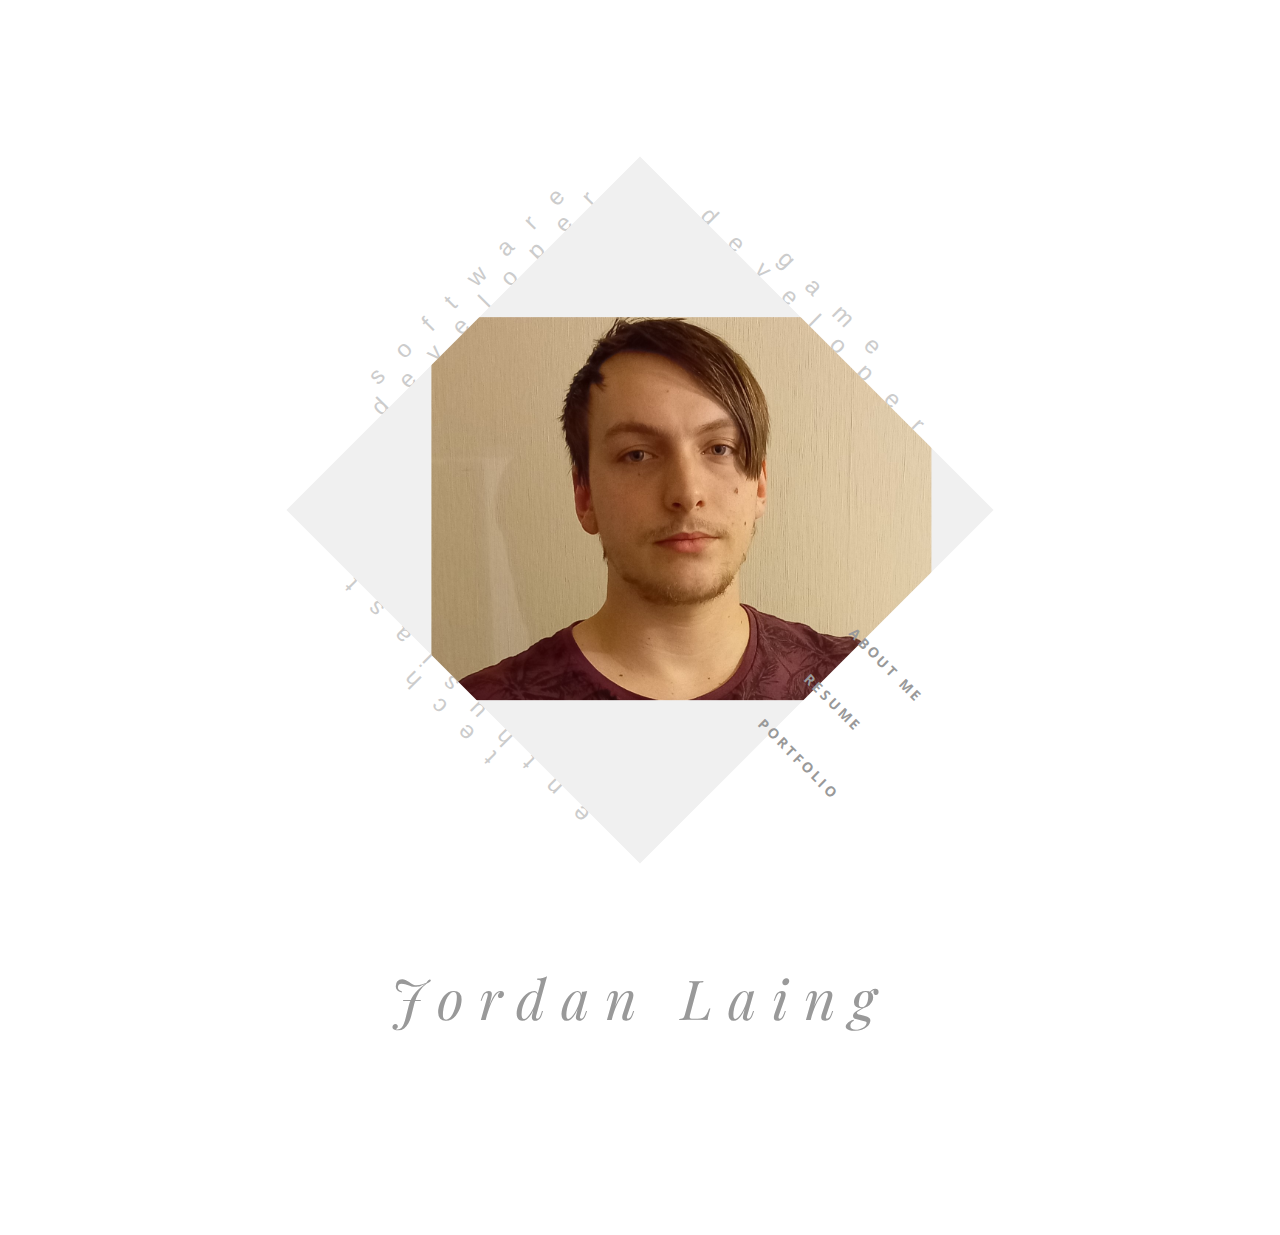
==== commit af86d6ce: "Updated display" ====
--- a/index.html
+++ b/index.html
@@ -115,11 +115,11 @@
 							<!-- <li>
 								<a href='#' data-section='blog' >My Blog</a>
 							</li> -->
-							
+							<!--
 							<li>
 								<a href='#' data-section='contact' >Contact</a>
 							</li>
-							
+							-->
 							<!-- <li>
 								<a href='#' >Hire Me!</a>
 							</li> -->
@@ -187,7 +187,7 @@
 								
 								<p>
 									<!-- About me Description -->
-									Lorem ipsum dolor sit amet, in quodsi vulputate pro. Ius illum vocent mediocritatem an, cum dicta iriure at. Ubique maluisset vel te, his dico vituperata ut. Pro ei phaedrum maluisset. Ex audire suavitate has, ei quodsi tacimates sapientem sed, pri zril ubique ut. Te cum tation munere noluisse. Enim torquatos ne pri, eum mollis salutandi corrumpit et, fugit apeirian duo ad. Ad oportere voluptatibus nec, sea ei civibus praesent. At timeam expetenda inciderint has. Invidunt constituto ne per, paulo omnium quaerendum his eu, cu congue consul cetero cum. Solet honestatis et eum. Lorem ipsum dolor sit amet, in quodsi vulputate pro. Ius illum vocent mediocritatem an, cum dicta iriure at. Ubique maluisset vel te, his dico vituperata ut. Pro ei phaedrum maluisset. Ex audire suavitate has, ei quodsi tacimates sapientem sed, pri zril ubique ut. Te cum tation munere noluisse. Enim torquatos ne pri, eum mollis salutandi corrumpit et, fugit apeirian duo ad.
+									I am currently studying for a Bachelor of Applied IT majoring in Software Engineering at Waikato Institute of Technology (Wintec). 19 years old and driven by my competitive nature and hunger to learn, I strive to develop my programming skills and knowledge. My goal is to gain high level skills and knowledge in the technology field to support my dream of running my own IT company. I taught myself basic C# in college and developed a passion for programming ever since. My skills have led me to be very successful in my studies and personal life.
 								</p>
 								
 								<div class='clearfix' ></div>
@@ -210,13 +210,13 @@
 									<li>
 										<div class='inner' >
 											<h4>LinkedIn</h4>
-											<p>https://www.linkedin.com/in/jordan-laing-0a12781b9/</p>
+											<a href="https://www.linkedin.com/in/jordan-laing-0a12781b9/">Click Me</a>
 										</div>
 									</li>
 									<li>
 										<div class='inner' >
-											<h4>Hometown</h4>
-											<p>Morrinsville</p>
+											<h4>GitHub</h4>
+											<a href="https://github.com/Jorlai35">Click Me</a>
 										</div>
 									</li>
 									
@@ -247,77 +247,17 @@
 					<div class='container' >
 						
 						<div class='row' >
-							
-							<div class='col-md-3' >
-								<div class='service' >
-									
-									<div class='icon' >
-										<i class='ion-ios-lightbulb' ></i>
-									</div>
-									
-									<div class='content' >
-										
-										<h4>Creative</h4>
-										
-										<p>
-											Ut aboramus, numquam corpora qui naex. Dolore aliquando id duo, voluptua laboramus quo ad.
-										</p>
-										
-									</div>
-									
-								</div>
-							</div>
-							
-							<div class='col-md-3' >
-								<div class='service' >
-									
-									<div class='icon' >
-										<i class='ion-trophy' ></i>
-									</div>
-									
-									<div class='content' >
-										
-										<h4>Competitive</h4>
-										
-										<p>
-											Ut aboramus, numquam corpora qui naex. Dolore aliquando id duo, voluptua laboramus quo ad.
-										</p>
-										
-									</div>
-									
-								</div>
-							</div>
-							
-							<div class='col-md-3' >
-								<div class='service' >
-									
-									<div class='icon' >
-										<i class='ion-ios-glasses' ></i>
-									</div>
-									
-									<div class='content' >
-										
-										<h4>Smart</h4>
-										
-										<p>
-											Ut aboramus, numquam corpora qui naex. Dolore aliquando id duo, voluptua laboramus quo ad.
-										</p>
-										
-									</div>
-									
-								</div>
-							</div>
 							<!--
 							<div class='col-md-3' >
 								<div class='service' >
 									
 									<div class='icon' >
-										<i class='ion-ios-bolt' ></i>
+										<i class='ion-ios-lightbulb' ></i>
 									</div>
 									
 									<div class='content' >
 										
-										<h4>Powerful</h4>
+										<h4>Creative</h4>
 										
 										<p>
 											Ut aboramus, numquam corpora qui naex. Dolore aliquando id duo, voluptua laboramus quo ad.
@@ -328,21 +268,20 @@
 								</div>
 							</div>
 							-->
-							
 							
 							<div class='col-md-3' >
 								<div class='service' >
 									
 									<div class='icon' >
-										<i class='ion-help-buoy' ></i>
+										<i class='ion-trophy' ></i>
 									</div>
 									
 									<div class='content' >
 										
-										<h4>Teamplayer</h4>
-										
-										<p>
-											Ut aboramus, numquam corpora qui naex. Dolore aliquando id duo, voluptua laboramus quo ad.
+										<h4>Competitive</h4>
+										
+										<p>
+											I have a very competitive nature and always strive to better myself.
 										</p>
 										
 									</div>
@@ -354,35 +293,15 @@
 								<div class='service' >
 									
 									<div class='icon' >
-										<i class='ion-happy' ></i>
+										<i class='ion-ios-glasses' ></i>
 									</div>
 									
 									<div class='content' >
 										
-										<h4>Friendly</h4>
-										
-										<p>
-											Ut aboramus, numquam corpora qui naex. Dolore aliquando id duo, voluptua laboramus quo ad.
-										</p>
-										
-									</div>
-									
-								</div>
-							</div>
-							
-							<div class='col-md-3' >
-								<div class='service' >
-									
-									<div class='icon' >
-										<i class='ion-ios-game-controller-b' ></i>
-									</div>
-									
-									<div class='content' >
-										
-										<h4>Gamer</h4>
-										
-										<p>
-											Ut aboramus, numquam corpora qui naex. Dolore aliquando id duo, voluptua laboramus quo ad.
+										<h4>Learner</h4>
+										
+										<p>
+											I enjoy learning programming and problem solving. If I dont know how to complete a task I learn how to complete it.
 										</p>
 										
 									</div>
@@ -394,6 +313,88 @@
 								<div class='service' >
 									
 									<div class='icon' >
+										<i class='ion-ios-bolt' ></i>
+									</div>
+									
+									<div class='content' >
+										
+										<h4>Powerful</h4>
+										
+										<p>
+											Ut aboramus, numquam corpora qui naex. Dolore aliquando id duo, voluptua laboramus quo ad.
+										</p>
+										
+									</div>
+									
+								</div>
+							</div>
+							-->
+							
+							
+							<div class='col-md-3' >
+								<div class='service' >
+									
+									<div class='icon' >
+										<i class='ion-help-buoy' ></i>
+									</div>
+									
+									<div class='content' >
+										
+										<h4>Teamplayer</h4>
+										
+										<p>
+											I enjoy working in well coordinated teams to achive one goal.
+										</p>
+										
+									</div>
+									
+								</div>
+							</div>
+							<!--
+							<div class='col-md-3' >
+								<div class='service' >
+									
+									<div class='icon' >
+										<i class='ion-happy' ></i>
+									</div>
+									
+									<div class='content' >
+										
+										<h4>Friendly</h4>
+										
+										<p>
+											Ut aboramus, numquam corpora qui naex. Dolore aliquando id duo, voluptua laboramus quo ad.
+										</p>
+										
+									</div>
+									
+								</div>
+							</div>
+							-->
+							<div class='col-md-3' >
+								<div class='service' >
+									
+									<div class='icon' >
+										<i class='ion-ios-game-controller-b' ></i>
+									</div>
+									
+									<div class='content' >
+										
+										<h4>Gamer</h4>
+										
+										<p>
+											Gaming is one of my hobbies and I always enjoy playing with others.
+										</p>
+										
+									</div>
+									
+								</div>
+							</div>
+							<!--
+							<div class='col-md-3' >
+								<div class='service' >
+									
+									<div class='icon' >
 										<i class='ion-ios-pulse-strong' ></i>
 									</div>
 									
@@ -419,7 +420,7 @@
 						
 					</div>
 				</div>
-				
+				<!--
 				<div class='funfacts-block section-block' data-stellar-background-ratio='.2' >
 					
 					<div class='container' >
@@ -459,6 +460,7 @@
 					</div>
 					
 				</div>
+				-->
 				<!--
 				<div class='testimonials-block section-block' >
 					<div class='container' >
@@ -870,31 +872,36 @@
 								<div class='skill' >
 									
 									<h4>HTML/CSS</h4>
-									
+									<h4>JavaScript</h4>
+									<h4>Java</h4>
+									<h4>Python</h4>
+									<h4>C#</h4>
+									<h4>VBA</h4>
+									<!--
 									<div class='skill-bar' data-percent='40' >
 										<div class='bar' >
 											<div class='percent' >40%</div>
 										</div>
 									</div>
-									
-								</div>
-								
+									-->
+									
+								</div>
+								<!--
 								<div class='skill' >
 									
 									<h4>Python</h4>
-									
 									<div class='skill-bar' data-percent='70' >
 										<div class='bar' >
 											<div class='percent' >70%</div>
 										</div>
 									</div>
 									
+									
 								</div>
 								
 								<div class='skill' >
 									
 									<h4>C#</h4>
-									
 									<div class='skill-bar' data-percent='70' >
 										<div class='bar' >
 											<div class='percent' >70%</div>
@@ -912,7 +919,6 @@
 								<div class='skill' >
 									
 									<h4>VBA</h4>
-									
 									<div class='skill-bar' data-percent='50' >
 										<div class='bar' >
 											<div class='percent' >50%</div>
@@ -920,7 +926,6 @@
 									</div>
 									
 								</div>
-								<!--
 								<div class='skill' >
 									
 									<h4>Wordpress</h4>
@@ -2430,7 +2435,7 @@
 									<div class='divider-draft center' ></div>
 									<!--/divider-->
 									<p>
-										I'm available for freelancing. If you want something to be built or just to say hi, feel free to shoot me a message.
+										Please contact me if you have any questions or job offers.
 									</p>
 								</div>
 							
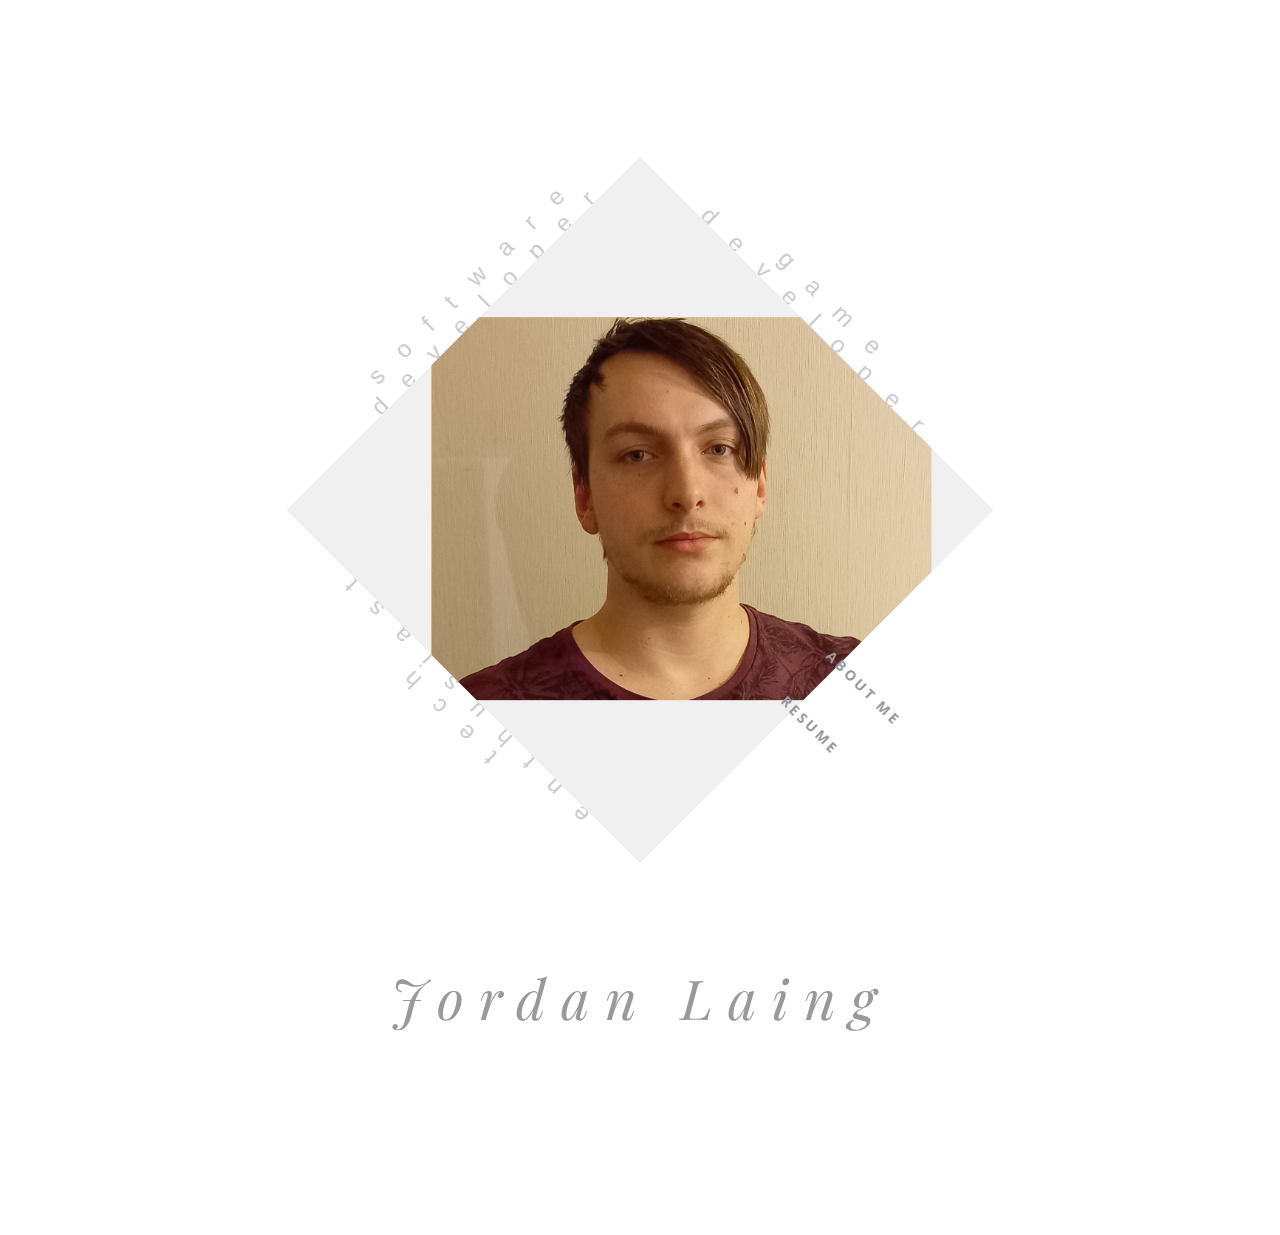
==== commit a035a08f: "Removed portfolio page" ====
--- a/index.html
+++ b/index.html
@@ -107,11 +107,11 @@
 							<!-- <li>
 								<a href='#' data-section='services' >Services</a>
 							</li> -->
-							
+							<!--
 							<li>
 								<a href='#' data-section='portfolio' >Portfolio</a>
 							</li>
-							
+							-->
 							<!-- <li>
 								<a href='#' data-section='blog' >My Blog</a>
 							</li> -->
